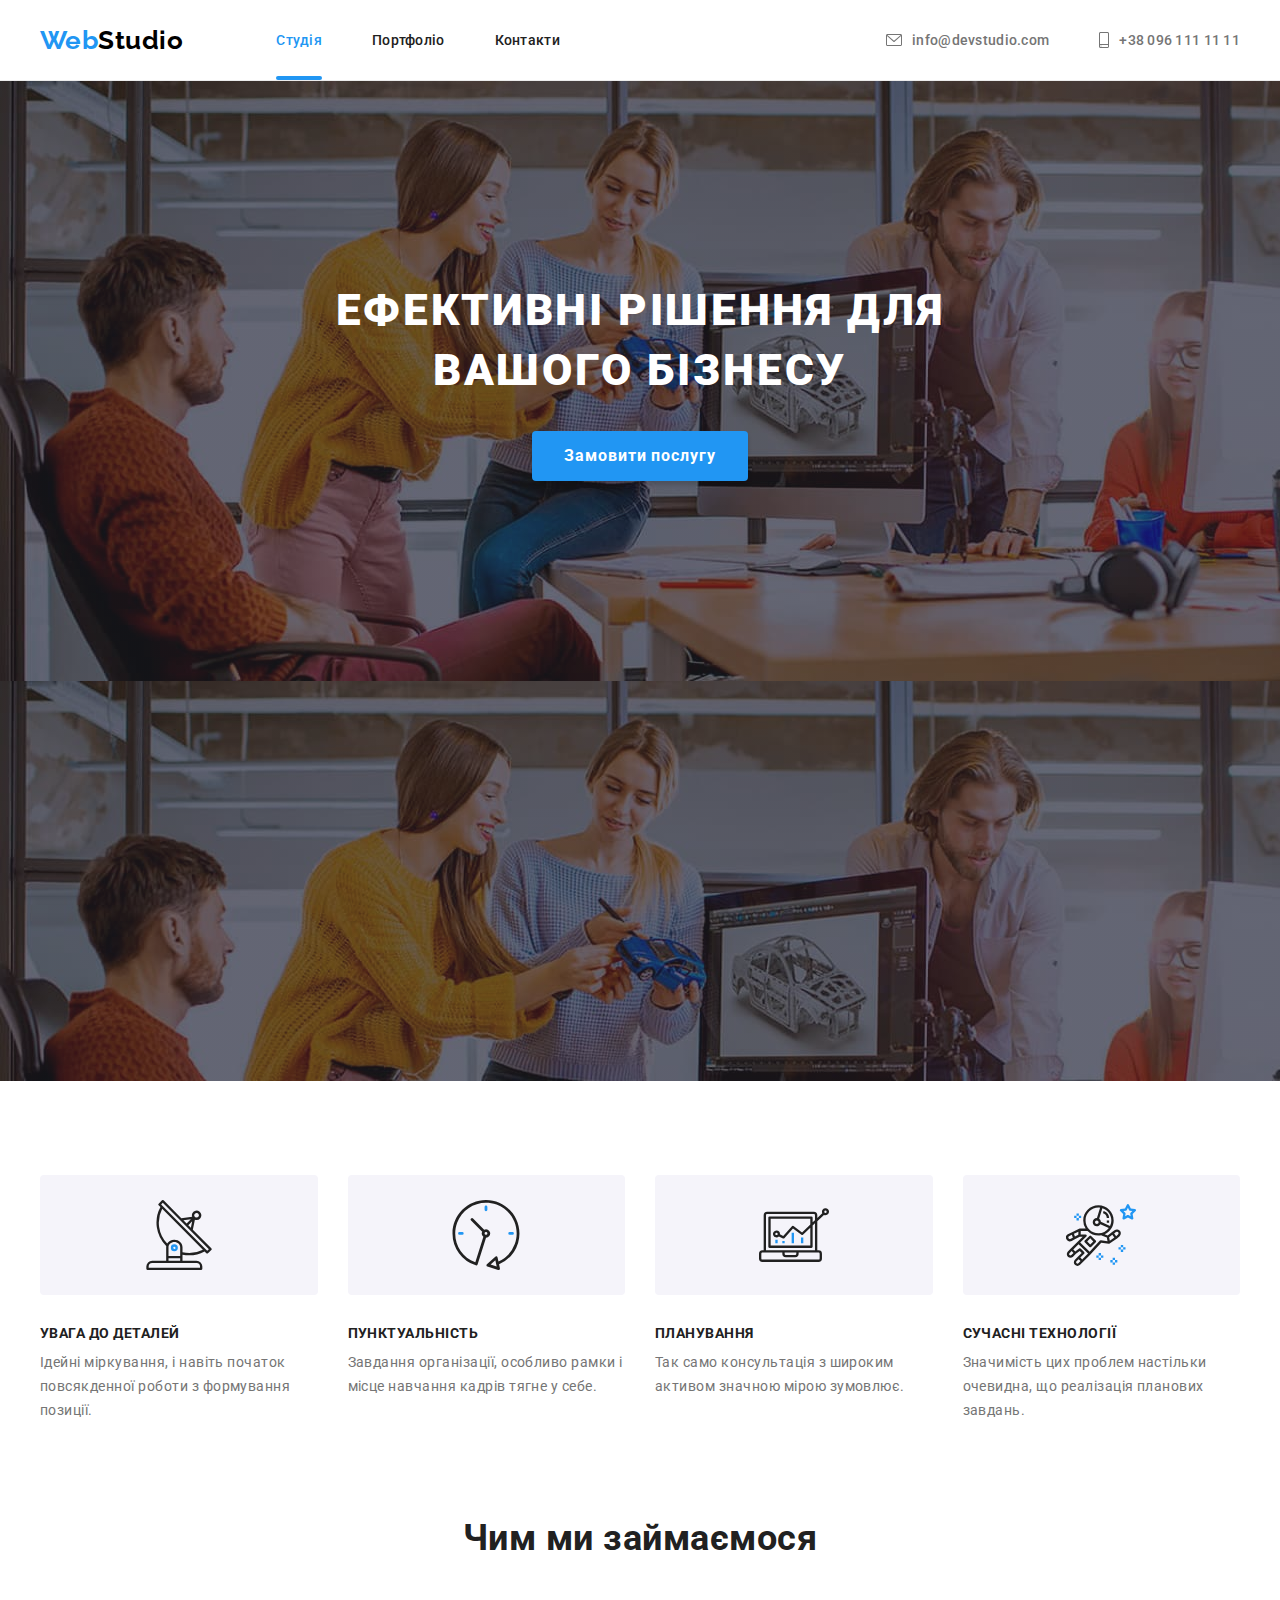
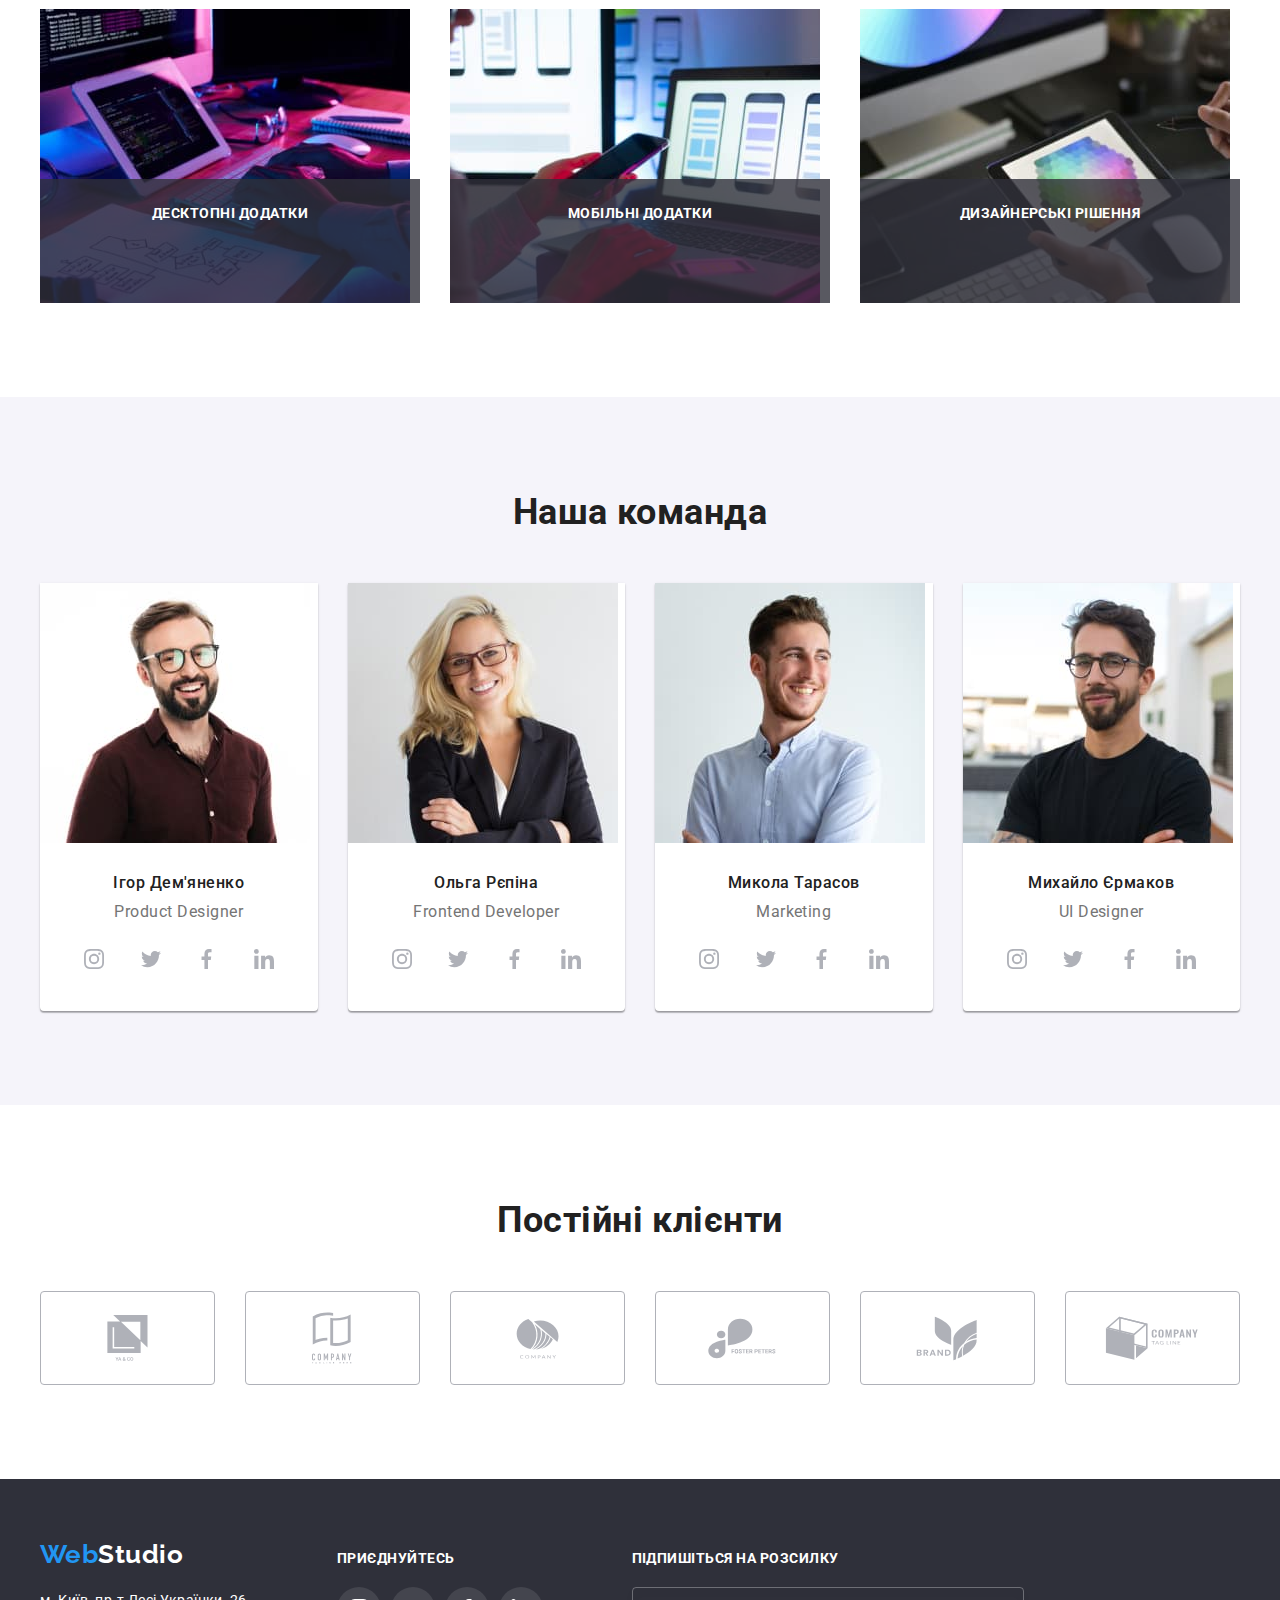
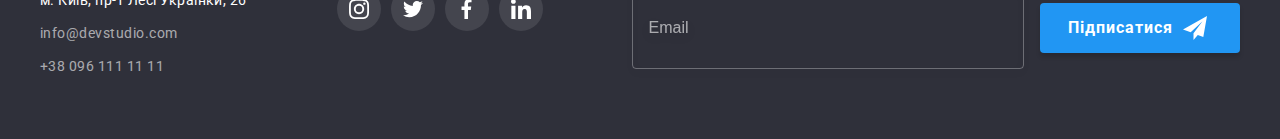
==== index.html @ 825cc547 "copied files from goit-markup-hw-06" ====
<!DOCTYPE html>

<html lang="uk">
  <head>
    <meta charset="UTF-8" />
    <meta http-equiv="X-UA-Compatible" content="IE=edge" />
    <meta name="viewport" content="width=device-width, initial-scale=1.0" />
    <link
      rel="stylesheet"
      href="https://cdnjs.cloudflare.com/ajax/libs/modern-normalize/1.1.0/modern-normalize.min.css"
      integrity="sha512-wpPYUAdjBVSE4KJnH1VR1HeZfpl1ub8YT/NKx4PuQ5NmX2tKuGu6U/JRp5y+Y8XG2tV+wKQpNHVUX03MfMFn9Q=="
      crossorigin="anonymous"
      referrerpolicy="no-referrer" />
    <link rel="stylesheet" href="./css/style.css" />
    <link rel="preconnect" href="https://fonts.googleapis.com" />
    <link rel="preconnect" href="https://fonts.gstatic.com" crossorigin />
    <link
      href="https://fonts.googleapis.com/css2?family=Raleway:wght@700&family=Roboto:wght@400;500;700;900&display=swap"
      rel="stylesheet" />
    <title>Студія веб розробки WebStudio</title>
  </head>

  <body class="page">
    <header class="header">
      <div class="container header-container">
        <nav class="header-nav">
          <a class="logo link header-logo" href="./index.html" lang="en"
            ><span class="logo--accent">Web</span
            ><span class="logo--dark">Studio</span></a
          >
          <ul class="list header-list">
            <li class="header-item">
              <a class="link header-link current" href="./index.html">Студія</a>
            </li>
            <li class="header-item">
              <a class="link header-link" href="./portfolio.html">Портфоліо</a>
            </li>
            <li class="header-item">
              <a class="link header-link" href="#">Контакти</a>
            </li>
          </ul>
        </nav>
        <ul class="list header-list">
          <li class="header-item">
            <a
              class="link header-link header-link-contacts"
              href="mailto:info@devstudio.com">
              <svg class="header-icon" width="16" height="12">
                <use href="./images/icons.svg#envelope"></use>
              </svg>
              info@devstudio.com
            </a>
          </li>
          <li class="header-item">
            <a
              class="link header-link header-link-contacts"
              href="tel:+380961111111">
              <svg class="header-icon" width="10" height="16">
                <use href="./images/icons.svg#smartphone"></use>
              </svg>
              +38 096 111 11 11
            </a>
          </li>
        </ul>
      </div>
    </header>
    <main>
      <!-- Hero block -->
      <section class="section section-hero">
        <div class="container hero">
          <h1 class="page-title">Ефективні рішення для вашого бізнесу</h1>
          <button class="btn main-btn hero-btn" type="button" data-modal-open>
            Замовити послугу
          </button>
        </div>
      </section>

      <!-- Features -->
      <section class="section">
        <div class="container features">
          <h2 class="visually-hidden">Наші переваги</h2>
          <ul class="list features-list card-set">
            <li class="features-item card-set-item">
              <div class="feature-icon">
                <svg width="70" height="70">
                  <use href="./images/icons.svg#antenna"></use>
                </svg>
              </div>
              <h3 class="feature-heading">Увага до деталей</h3>
              <p class="feature-text">
                Ідейні міркування, і навіть початок повсякденної роботи з
                формування позиції.
              </p>
            </li>
            <li class="features-item card-set-item">
              <div class="feature-icon">
                <svg width="70" height="70">
                  <use href="./images/icons.svg#clock"></use>
                </svg>
              </div>
              <h3 class="feature-heading">Пунктуальність</h3>
              <p class="feature-text">
                Завдання організації, особливо рамки і місце навчання кадрів
                тягне у себе.
              </p>
            </li>
            <li class="features-item card-set-item">
              <div class="feature-icon">
                <svg width="70" height="70">
                  <use href="./images/icons.svg#diagram"></use>
                </svg>
              </div>
              <h3 class="feature-heading">Планування</h3>
              <p class="feature-text">
                Так само консультація з широким активом значною мірою зумовлює.
              </p>
            </li>
            <li class="features-item card-set-item">
              <div class="feature-icon">
                <svg width="70" height="70">
                  <use href="./images/icons.svg#astronaut"></use>
                </svg>
              </div>
              <h3 class="feature-heading">Сучасні технології</h3>
              <p class="feature-text">
                Значимість цих проблем настільки очевидна, що реалізація
                планових завдань.
              </p>
            </li>
          </ul>
        </div>
      </section>

      <!-- Projects -->
      <section class="section section-projects">
        <div class="container projects">
          <h2 class="section-title">Чим ми займаємося</h2>
          <ul class="list projects-list card-set">
            <li class="projects-item card-set-item">
              <img
                src="./images/home/project-1.jpg"
                alt="Людина працює за комп'ютером"
                width="370"
                height="294" />
              <div class="projects-label">
                <h3 class="projects-heading">Десктопні додатки</h3>
              </div>
            </li>
            <li class="projects-item card-set-item">
              <img
                src="./images/home/project-2.jpg"
                alt="Людина тримає мобільний"
                class="projects-item"
                width="370"
                height="294" />
              <div class="projects-label">
                <h3 class="projects-heading">Мобільні додатки</h3>
              </div>
            </li>
            <li class="projects-item card-set-item">
              <img
                src="./images/home/project-3.jpg"
                alt="Людина тримає в руках планшет"
                width="370"
                height="294" />
              <div class="projects-label">
                <h3 class="projects-heading">Дизайнерські рішення</h3>
              </div>
            </li>
          </ul>
        </div>
      </section>

      <!-- Team -->
      <section class="section section-team">
        <div class="container team">
          <h2 class="section-title">Наша команда</h2>
          <ul class="list team-list card-set">
            <li class="card-set-item team-item">
              <img
                class="team-img"
                src="./images/home/igor-demjanko-opt.jpg"
                alt="Фото Ігоря Дем'яненко"
                width="270"
                height="260" />
              <div class="team-text">
                <h3 class="team-heading">Ігор Дем'яненко</h3>
                <p class="team-desc" lang="en">Product Designer</p>
                <ul class="list social-list">
                  <li class="social-item">
                    <a href="" class="link team-social-link social-link">
                      <svg class="team-social-icon" width="20" height="20">
                        <use href="./images/icons.svg#instagram"></use>
                      </svg>
                    </a>
                  </li>
                  <li class="social-item">
                    <a href="" class="link team-social-link social-link">
                      <svg class="team-social-icon" width="20" height="20">
                        <use href="./images/icons.svg#twitter"></use>
                      </svg>
                    </a>
                  </li>
                  <li class="social-item">
                    <a href="" class="link team-social-link social-link">
                      <svg class="team-social-icon" width="20" height="20">
                        <use href="./images/icons.svg#fb"></use>
                      </svg>
                    </a>
                  </li>
                  <li class="social-item">
                    <a href="" class="link team-social-link social-link">
                      <svg class="team-social-icon" width="20" height="20">
                        <use href="./images/icons.svg#linkedin"></use>
                      </svg>
                    </a>
                  </li>
                </ul>
              </div>
            </li>
            <li class="card-set-item team-item">
              <img
                class="team-img"
                src="./images/home/olga-repina-opt.jpg"
                alt="Фото Ольги Рєпіної"
                width="270"
                height="260" />
              <div class="team-text">
                <h3 class="team-heading">Ольга Рєпіна</h3>
                <p class="team-desc" lang="en">Frontend Developer</p>
                <ul class="list social-list">
                  <li class="social-item">
                    <a href="" class="link team-social-link social-link">
                      <svg class="team-social-icon" width="20" height="20">
                        <use href="./images/icons.svg#instagram"></use>
                      </svg>
                    </a>
                  </li>
                  <li class="social-item">
                    <a href="" class="link team-social-link social-link">
                      <svg class="team-social-icon" width="20" height="20">
                        <use href="./images/icons.svg#twitter"></use>
                      </svg>
                    </a>
                  </li>
                  <li class="social-item">
                    <a href="" class="link team-social-link social-link">
                      <svg class="team-social-icon" width="20" height="20">
                        <use href="./images/icons.svg#fb"></use>
                      </svg>
                    </a>
                  </li>
                  <li class="social-item">
                    <a href="" class="link team-social-link social-link">
                      <svg class="team-social-icon" width="20" height="20">
                        <use href="./images/icons.svg#linkedin"></use>
                      </svg>
                    </a>
                  </li>
                </ul>
              </div>
            </li>
            <li class="card-set-item team-item">
              <img
                class="team-img"
                src="./images/home/mykola-tarasov-opt.jpg"
                alt="Фото Микола Тарасов"
                width="270"
                height="260" />
              <div class="team-text">
                <h3 class="team-heading">Микола Тарасов</h3>
                <p class="team-desc" lang="en">Marketing</p>
                <ul class="list social-list">
                  <li class="social-item">
                    <a href="" class="link team-social-link social-link">
                      <svg class="team-social-icon" width="20" height="20">
                        <use href="./images/icons.svg#instagram"></use>
                      </svg>
                    </a>
                  </li>
                  <li class="social-item">
                    <a href="" class="link team-social-link social-link">
                      <svg class="team-social-icon" width="20" height="20">
                        <use href="./images/icons.svg#twitter"></use>
                      </svg>
                    </a>
                  </li>
                  <li class="social-item">
                    <a href="" class="link team-social-link social-link">
                      <svg class="team-social-icon" width="20" height="20">
                        <use href="./images/icons.svg#fb"></use>
                      </svg>
                    </a>
                  </li>
                  <li class="social-item">
                    <a href="" class="link team-social-link social-link">
                      <svg class="team-social-icon" width="20" height="20">
                        <use href="./images/icons.svg#linkedin"></use>
                      </svg>
                    </a>
                  </li>
                </ul>
              </div>
            </li>
            <li class="card-set-item team-item">
              <img
                class="team-img"
                src="./images/home/myhajlo-yermakov-opt.jpg"
                alt="Фото Михайло Єрмаков"
                width="270"
                height="260" />
              <div class="team-text">
                <h3 class="team-heading">Михайло Єрмаков</h3>
                <p class="team-desc" lang="en">UI Designer</p>
                <ul class="list social-list">
                  <li class="social-item">
                    <a href="" class="link team-social-link social-link">
                      <svg class="team-social-icon" width="20" height="20">
                        <use href="./images/icons.svg#instagram"></use>
                      </svg>
                    </a>
                  </li>
                  <li class="social-item">
                    <a href="" class="link team-social-link social-link">
                      <svg class="team-social-icon" width="20" height="20">
                        <use href="./images/icons.svg#twitter"></use>
                      </svg>
                    </a>
                  </li>
                  <li class="social-item">
                    <a href="" class="link team-social-link social-link">
                      <svg class="team-social-icon" width="20" height="20">
                        <use href="./images/icons.svg#fb"></use>
                      </svg>
                    </a>
                  </li>
                  <li class="social-item">
                    <a href="" class="link team-social-link social-link">
                      <svg class="team-social-icon" width="20" height="20">
                        <use href="./images/icons.svg#linkedin"></use>
                      </svg>
                    </a>
                  </li>
                </ul>
              </div>
            </li>
          </ul>
        </div>
      </section>

      <!-- ----------  Our clients section  ------------>
      <section class="section section-clients">
        <div class="container clients">
          <h2 class="section-title">Постійні клієнти</h2>
          <ul class="list clients-list card-set">
            <li class="clients-item card-set-item">
              <a href="#" class="link clients-link">
                <svg class="clients-icon" height="46" width="41">
                  <use href="./images/icons.svg#company-0"></use>
                </svg>
              </a>
            </li>
            <li class="clients-item card-set-item">
              <a href="#" class="link clients-link">
                <svg class="clients-icon" width="40" height="52">
                  <use href="./images/icons.svg#company-1"></use>
                </svg>
              </a>
            </li>
            <li class="clients-item card-set-item">
              <a href="#" class="link clients-link">
                <svg class="clients-icon" width="43" height="41">
                  <use href="./images/icons.svg#company-2"></use>
                </svg>
              </a>
            </li>
            <li class="clients-item card-set-item">
              <a href="#" class="link clients-link">
                <svg class="clients-icon" width="84" height="41">
                  <use href="./images/icons.svg#company-3"></use>
                </svg>
              </a>
            </li>
            <li class="clients-item card-set-item">
              <a href="#" class="link clients-link">
                <svg class="clients-icon" width="62" height="45">
                  <use href="./images/icons.svg#company-4"></use>
                </svg>
              </a>
            </li>
            <li class="clients-item card-set-item">
              <a href="#" class="link clients-link">
                <svg class="clients-icon" width="94" height="44">
                  <use href="./images/icons.svg#company-5"></use>
                </svg>
              </a>
            </li>
          </ul>
        </div>
      </section>
    </main>
    <footer class="footer">
      <div class="container footer-container">
        <div class="footer-column footer-contacts">
          <a class="link logo" href="./index.html" lang="en"
            ><span class="logo--accent">Web</span
            ><span class="logo--contrast">Studio</span></a
          >
          <address class="footer-address">
            <ul class="list footer-list">
              <li class="footer-item">
                <a
                  class="link footer-link map-link"
                  href="https://goo.gl/maps/CPtrU1FHBa2aNyZL9"
                  target="_blank"
                  rel="noopener noreferrer nofollow"
                  >м. Київ, пр-т Лесі Українки, 26</a
                >
              </li>
              <li class="footer-item">
                <a
                  class="link footer-link footer-link-contacts"
                  href="mailto:info@devstudio.com"
                  >info@devstudio.com</a
                >
              </li>
              <li class="footer-item">
                <a
                  class="link footer-link footer-link-contacts"
                  href="tel:+380961111111"
                  >+38 096 111 11 11</a
                >
              </li>
            </ul>
          </address>
        </div>
        <div class="footer-column footer-social">
          <h2 class="footer-heading">Приєднуйтесь</h2>
          <ul class="list social-list">
            <li class="social-item">
              <a href="#" class="link social-link footer-social-link">
                <svg class="footer-social-icon" width="20" height="20">
                  <use href="./images/icons.svg#instagram"></use>
                </svg>
              </a>
            </li>
            <li class="social-item">
              <a href="#" class="link social-link footer-social-link">
                <svg class="footer-social-icon" width="20" height="20">
                  <use href="./images/icons.svg#twitter"></use>
                </svg>
              </a>
            </li>
            <li class="social-item">
              <a href="#" class="link social-link footer-social-link">
                <svg class="footer-social-icon" width="20" height="20">
                  <use href="./images/icons.svg#fb"></use>
                </svg>
              </a>
            </li>
            <li class="social-item">
              <a href="#" class="link social-link footer-social-link">
                <svg class="footer-social-icon" width="20" height="20">
                  <use href="./images/icons.svg#linkedin"></use>
                </svg>
              </a>
            </li>
          </ul>
        </div>
        <div class="footer-column footer-form">
          <form
            class="footer-form"
            name="email-subscription"
            action="#"
            method="post">
            <label for="email" class="footer-heading footer-label"
              >Підпишіться на розсилку</label
            >
            <input
              class="footer-input"
              type="email"
              name="email"
              id="email"
              placeholder="Email" />
              <button class="btn main-btn footer-btn" type="submit">
              <span>Підписатися</span>
              <svg class="footer-btn-icon" width="24" height="24">
                <use href="./images/icons.svg#send"></use>
              </svg>
            </button>
          </form>
        </div>
      </div>
    </footer>

    <!-- ----------  Modal  ---------- -->
    <div class="backdrop is-hidden" data-modal>
      <div class="modal">
        <button class="btn modal-btn-cloze" type="button" data-modal-close>
          <svg class="modal-cloze-icon" width="11" height="11">
            <use href="./images/icons.svg#modal-cloze"></use>
          </svg>
        </button>
        <p class="modal-heading">Залиште свої дані, ми вам передзвонимо</p>
        <form
          class="modal-form"
          name="application-form"
          method="post">
          <label class="modal-form-label" for="person-name">Ім'я</label>
          <div class="modal-form-input-wrap">
            <input
              class="modal-form-input"
              type="text"
              name="person-name"
              id="person-name" />
            <svg class="modal-form-icon" width="18" height="18">
              <use href="./images/icons.svg#person"></use>
            </svg>
          </div>
          <label class="modal-form-label" for="phone">Телефон</label>
          <div class="modal-form-input-wrap">
            <input
              class="modal-form-input"
              type="tel"
              name="phone"
              id="phone" />
            <svg class="modal-form-icon" width="18" height="18">
              <use href="./images/icons.svg#phone"></use>
            </svg>
          </div>
          <label class="modal-form-label" for="mail">Пошта</label>
          <div class="modal-form-input-wrap">
            <input
              class="modal-form-input"
              type="email"
              name="mail"
              id="mail" />
            <svg class="modal-form-icon" width="18" height="18">
              <use href="./images/icons.svg#email"></use>
            </svg>
          </div>
          <label class="modal-form-label" for="comment">Коментар</label>
          <textarea
            class="modal-form-comment"
            name="comment"
            id="comment"
            placeholder="Введіть текст"></textarea>

          <label class="modal-form-checkbox-label" for="accept">
            <input
              class="modal-form-checkbox"
              type="checkbox"
              name="accept"
              id="accept" />
            <svg class="modal-form-checkbox-icon" width="18" height="17">
              <use href="./images/icons.svg#check"></use>
            </svg>
            <span>Погоджуюся з розсилкою та приймаю</span>
            <a href="#" class="modal-form-checkbox-link">Умови договору</a>
          </label>
          <button class="btn main-btn modal-btn-submit" type="submit">
            Відправити
          </button>
        </form>
      </div>
    </div>

    <script src="./js/modal.js"></script>
  </body>
</html>
---- css/style.css ----
/*=============================================
=            General rules            =
=============================================*/

/*----------  Global rules  ----------*/

:root {
  --color-white: #fff;
  --color-white-opacity-1: rgba(255, 255, 255, 0.1);
  --color-black: #000;
  --color-black-opacity-1: rgba(0, 0, 0, 0.1);
  --color-black-opacity-2: rgba(0, 0, 0, 0.2);

  --color-dark-overlay-1: rgba(47, 48, 58, 0.8);

  --color-brand-1: #2196f3;
  --color-brand-opacity: rgba(33, 150, 243, 0.9);
  --color-brand-2: var(--color-black);

  --color-font-1: #212121;
  --color-font-2: #757575;
  --color-font-3-c: var(--color-white);
  --color-font-4-t: rgba(255, 255, 255, 0.6);

  --color-site-1: #2f303a;
  --color-site-2: #f5f4fa;
  --color-site-3: #eee;
  --color-site-gray-1: #ececec;
  --color-site-gray-2: #afb1b8;
  --color-site-gray-3: rgba(33, 33, 33, 0.2);
  --color-site-gray-4: rgba(117, 117, 117, 0.5);
  /*fill icons*/

  --color-btn-active: #188ce8;

  --container-width: 1200px;
  --container-padding-h: 15px;

  /* card-set */
  --items: 1;
  --indent: 30px;
  --diametr-social-link: 44px;

  /* transition */
  --transition-duration: 250ms;
  --transition-timing-function: cubic-bezier(0.4, 0, 0.2, 1);
}

.page {
  font-family: 'Roboto', sans-serif;
  letter-spacing: 0.03em;

  color: var(--color-font-1);
  margin: 0;
}

/*----------  Resets  ----------*/

h1,
h2,
h3,
h4,
p {
  margin: 0;
}

img {
  display: block;
  max-width: 100%;
  height: auto;
}

.link {
  text-decoration: none;
  color: inherit;
}

.list {
  list-style-type: none;

  margin: 0;
  padding-left: 0;
}

/*----------  Hidden  ----------*/

.visually-hidden:not(:focus):not(:active) {
  position: absolute;

  width: 1px;
  height: 1px;
  margin: -1px;
  border: 0;
  padding: 0;

  white-space: nowrap;

  clip-path: inset(100%);
  clip: rect(0 0 0 0);
  overflow: hidden;
}

/*----------  Basic rules  ----------*/

.container {
  max-width: var(--container-width);
  width: 100%;
  padding-left: var(--container-padding-h);
  padding-right: var(--container-padding-h);
  margin: 0 auto;
}

.section {
  padding: 94px 0;
}

.section-title {
  font-weight: 700;
  font-size: 36px;
  line-height: 1.17;
  text-align: center;

  margin-bottom: 50px;
}

/*----------  Card set  ----------*/

.card-set {
  display: flex;
  flex-wrap: wrap;
  gap: var(--indent);
}

.card-set-item {
  flex-basis: calc((100% - var(--indent) * (var(--items) - 1)) / var(--items));
}

/*----------  Buttons  ----------*/

.btn {
  padding: 0;
  font-family: inherit;
  cursor: pointer;
}

.main-btn {
  min-width: 200px;

  padding-top: 10px;
  padding-bottom: 10px;

  font-weight: 700;
  font-size: 16px;
  line-height: 1.88;
  text-align: center;
  letter-spacing: 0.06em;
  color: var(--color-font-3-c);

  border: 0;
  border-radius: 4px;

  box-shadow: 0px 4px 4px rgba(0, 0, 0, 0.15);
  background-color: var(--color-brand-1);
}

/*----------  Social links  ----------*/
.social-list {
  display: flex;
  align-items: center;
  justify-content: space-between;
  gap: 10px;
}

.social-item {
  width: var(--diametr-social-link);
  height: var(--diametr-social-link);

  border-radius: 50%;
}

.social-link {
  display: flex;
  justify-content: center;
  align-items: center;

  width: 100%;
  height: 100%;

  border-radius: inherit;
}

/*----------  Logo  ----------*/

.logo {
  font-family: 'Raleway', sans-serif;
  font-weight: 700;
  font-size: 26px;
}

.logo--accent {
  color: var(--color-brand-1);
}

.logo--dark {
  color: var(--color-brand-2);
}

.logo--contrast {
  color: var(--color-font-3-c);
}

/*=====  End of General rules  ======*/

/*=============================================
=            Header            =
=============================================*/

.header {
  border-bottom: 1px solid var(--color-site-gray-1);
}

.header-container {
  display: flex;
  justify-content: space-between;
}

.header-nav {
  display: flex;
  align-items: center;
}

.header-logo {
  margin-right: 93px;
}

.header-list {
  display: flex;
  gap: 50px;
  align-items: center;
}

.header-link {
  font-weight: 500;
  font-size: 14px;
  letter-spacing: 0.02em;

  display: inline-block;
  padding: 32px 0;

  transition: color var(--transition-duration) var(--transition-timing-function);
}

.header-link.current {
  position: relative;

  color: var(--color-brand-1);
}

.header-link.current::after {
  content: '';

  display: block;
  position: absolute;
  bottom: 0;
  left: 0;

  height: 4px;
  width: 100%;

  border-radius: 2px;
  background-color: var(--color-brand-1);
}

.header-link:focus,
.header-link:hover,
.footer-link:focus,
.footer-link:hover {
  color: var(--color-brand-1);
  /* fill: var(--color-brand-1); */
}

.header-link-contacts {
  color: var(--color-font-2);
  display: flex;
  align-items: center;
  justify-content: space-between;
  gap: 10px;
}

.header-icon {
  fill: currentColor;
}
/*=====  End of Header  ======*/

/*=============================================
=            Footer            =
=============================================*/

.footer {
  background-color: var(--color-site-1);

  padding-top: 60px;
  padding-bottom: 60px;
}

.footer-container {
  display: flex;
  align-items: baseline;
}

.footer-heading {
  font-weight: 700;
  font-size: 14px;
  line-height: 1.14;
  text-transform: uppercase;

  color: var(--color-white);

  margin-bottom: 20px;
}

/*----------  Footer contacts  ----------*/

.footer-contacts {
  margin-right: 90px;
}

.footer-address {
  font-style: normal;

  margin-top: 20px;
}

.footer-list {
  display: flex;
  flex-direction: column;
  align-items: flex-start;
  justify-content: space-between;
  gap: 9px;
}

.footer-link {
  font-size: 14px;
  line-height: 1.71;

  transition: color var(--transition-duration) var(--transition-timing-function);
}

.map-link {
  color: var(--color-font-3-c);
}

.footer-link-contacts {
  color: var(--color-font-4-t);
}

/*----------  Footer social  ----------*/

.footer-social-link {
  background-color: var(--color-white-opacity-1);
  color: var(--color-white);

  transition: background-color var(--transition-duration)
    var(--transition-timing-function);
}

.footer-social-icon {
  fill: currentColor;
}

.footer-social-link:hover,
.footer-social-link:focus {
  background-color: var(--color-brand-1);
}

/*----------  Footer form  ----------*/
.footer-form {
  margin-left: auto;
}

.footer-input {
  display: inline-block;
  width: 358px;
  height: 50px;

  margin-right: 12px;
  padding: 15px 16px;

  background-color: transparent;

  border: 1px solid rgba(255, 255, 255, 0.3);
  filter: drop-shadow(0px 4px 4px rgba(0, 0, 0, 0.15));
  border-radius: 4px;

  font-size: 16px;
  line-height: 1.25;
  color: var(--color-font-4-t);
}

.footer-label {
  display: block;
}

.footer-input::placeholder {
  font-size: 16px;
  line-height: 1.25;
  color: var(--color-font-4-t);
}

.footer-btn {
  display: inline-flex;
  align-items: center;
  gap: 10px;

  padding-left: 28px;
  padding-right: 28px;
}

.footer-btn-icon {
  fill: currentColor;
}
/*=====  End of Footer  ======*/

/*=============================================
=            Modal            =
=============================================*/

.backdrop {
  position: fixed;
  left: 0;
  top: 0;
  bottom: 0;
  right: 0;

  background-color: var(--color-black-opacity-2);

  transition: visibility var(--transition-duration)
      var(--transition-timing-function),
    opacity var(--transition-duration) var(--transition-timing-function);
}

.backdrop.is-hidden {
  visibility: hidden;
  opacity: 0;
  pointer-events: none;
}

.modal {
  position: absolute;
  top: 50%;
  left: 50%;

  width: 528px;
  min-height: 581px;

  padding: 40px;

  background-color: var(--color-white);

  box-shadow: 0px 1px 3px rgba(0, 0, 0, 0.12), 0px 1px 1px rgba(0, 0, 0, 0.14),
    0px 2px 1px rgba(0, 0, 0, 0.2);
  border-radius: 4px;

  opacity: 1;

  transform: translate(-50%, -50%) scale(1);

  transition: transform var(--transition-duration)
      var(--transition-timing-function),
    opacity var(--transition-duration) var(--transition-timing-function);
}

.backdrop.is-hidden .modal {
  opacity: 0;
  transform: translate(-50%, -50%) scale(0.3);

  transition: transform var(--transition-duration)
      var(--transition-timing-function),
    opacity var(--transition-duration) var(--transition-timing-function);
}

.modal-btn-cloze {
  display: flex;
  justify-content: center;
  align-items: center;

  position: absolute;
  top: 8px;
  right: 8px;

  width: 30px;
  height: 30px;
  border-radius: 50%;
  border: 1px solid var(--color-black-opacity-1);

  background-color: inherit;
  color: var(--color-black);

  transition: color var(--transition-duration) var(--transition-timing-function);
}
.modal-cloze-icon {
  fill: currentColor;
}

.modal-btn-cloze:hover, .modal-btn-cloze:focus {
  color: var(--color-brand-1);
}

.modal-heading {
  margin-bottom: 12px;

  font-weight: 700;
  font-size: 20px;
  line-height: 1.15;
  text-align: center;
}

/*----------  Modal Form  ----------*/
.modal-form-label {
  display: block;

  margin-bottom: 4px;

  font-size: 12px;
  line-height: 1.17;
  letter-spacing: 0.01em;
  color: var(--color-font-2);
}

.modal-form-input-wrap {
  position: relative;

  margin-bottom: 10px;
}

.modal-form-input {
  width: 100%;
  height: 40px;

  padding: 11px 12px 11px 42px;

  border: 1px solid var(--color-site-gray-3);
  border-radius: 4px;
  outline: transparent;

  transition: border-color var(--transition-duration) var(--transition-timing-function);
}

.modal-form-input:focus {
  border-color: var(--color-brand-1);
}

.modal-form-icon {
  position: absolute;
  left: 12px;
  top: 50%;
  transform: translateY(-50%);

  fill: currentColor;

  transition: fill var(--transition-duration) var(--transition-timing-function);

  pointer-events: none;
}

.modal-form-input:focus + .modal-form-icon {
  fill: var(--color-brand-1);
}


.modal-form-comment {
  width: 100%;
  height: 120px;

  padding: 12px 16px;
  margin-bottom: 20px;

  border: 1px solid var(--color-site-gray-3);
  border-radius: 4px;
  outline: none;

  resize: none;
}

.modal-form-comment:focus {
  border-color: var(--color-brand-1);
}

.modal-form-comment::placeholder {
  margin-bottom: 20px;

  font-size: 12px;
  line-height: 14px;
  letter-spacing: 0.01em;
  color: var(--color-site-gray-4);
}

.modal-form-checkbox-label {
  display: flex;
  align-items: center;
  justify-content: center;

  margin-bottom: 30px;

  font-size: 14px;
  line-height: 1.71;
  color: var(--color-font-2);
}

.modal-form-checkbox {
  appearance: none;
  --webkit-appearance: none;
}

.modal-form-checkbox:checked + .modal-form-checkbox-icon {
  border-color: var(--color-brand-1);
  background-color: var(--color-brand-1);
  border-width: 1px;
}

.modal-form-checkbox:focus-visible + .modal-form-checkbox-icon, .modal-form-checkbox:checked:focus-visible + .modal-form-checkbox-icon {
  box-shadow: 0 0 6px var(--color-brand-opacity);
}

.modal-form-checkbox-icon {
  margin-right: 8px;
  fill: var(--color-white);
  border: 2px solid var(--color-font-1);
  border-radius: 2px;

  outline: none;

  transition: border-color var(--transition-duration) var(--transition-timing-function),
  background-color var(--transition-duration)
    var(--transition-timing-function),
  box-shadow var(--transition-duration) var(--transition-timing-function),border-width var(--transition-duration) var(--transition-timing-function);
}

.modal-form-checkbox-icon + span {
  margin-right: 0.3em;
}

.modal-form-checkbox-link {
  color: var(--color-brand-1);
}

.modal-btn-submit {
  display: block;
  margin: auto;
}

/*=====  End of Modal  ======*/

/*=============================================
=            Main index.html            =
=============================================*/

/*----------  Hero section  ----------*/

.section-hero {
  max-width: 1600px;
  min-height: 600px;

  margin: auto;
  padding: 200px 0;

  background-image: linear-gradient(
      rgba(47, 48, 58, 0.4),
      rgba(47, 48, 58, 0.4)
    ),
    url(../images/home/hero-bg.jpg);
  background-color: var(--color-site-1);
}

.hero {
  display: flex;
  flex-direction: column;
  justify-content: space-between;
  align-items: center;
  gap: 30px;
}

.page-title {
  max-width: 696px;
  font-weight: 900;
  font-size: 44px;
  line-height: 1.36;
  letter-spacing: 0.06em;
  text-transform: uppercase;
  text-align: center;

  color: var(--color-font-3-c);
}

.hero-btn {
  padding-left: 32px;
  padding-right: 32px;
}

.hero-btn:active {
  background-color: var(--color-btn-active);
}

/*----------  Features section  ----------*/

.features-item {
  --items: 4;
}

.feature-icon {
  display: flex;
  justify-content: center;
  align-items: center;

  height: 120px;
  margin-bottom: 30px;

  border-radius: 4px;

  background-color: var(--color-site-2);
}

.feature-heading {
  font-weight: 700;
  font-size: 14px;
  text-transform: uppercase;

  margin-bottom: 10px;
}

.feature-text {
  font-size: 14px;
  line-height: 1.71;

  color: var(--color-font-2);
}

/*----------  Projects session  ----------*/

.section-projects {
  padding-top: 0;
}

.projects-item {
  --items: 3;

  position: relative;
}

.projects-label {
  position: absolute;
  left: 0;
  bottom: 0;

  height: 70px;
  width: 100%;

  padding: 27px 0;

  background-color: var(--color-dark-overlay-1);
}

.projects-heading {
  font-weight: 700;
  font-size: 14px;
  line-height: 1.14;
  text-align: center;
  text-transform: uppercase;

  color: var(--color-font-3-c);
}
/*----------  Team section  ----------*/

.section-team {
  background-color: var(--color-site-2);
}

.team-item {
  --items: 4;

  background-color: var(--color-white);
  box-shadow: 0px 1px 3px rgba(0, 0, 0, 0.12), 0px 1px 1px rgba(0, 0, 0, 0.14),
    0px 2px 1px rgba(0, 0, 0, 0.2);

  border-radius: 0 0 4px 4px;
}

.team-text {
  padding: 30px 32px;

  /* border-radius: 0 0 4px 4px; */
}

.team-heading {
  font-weight: 500;
  font-size: 16px;
  text-align: center;

  margin-bottom: 10px;
}

.team-desc {
  font-size: 16px;
  text-align: center;

  margin-bottom: 16px;
  color: var(--color-font-2);
}

.team-social-link {
  color: var(--color-site-gray-2);

  transition: color var(--transition-duration) var(--transition-timing-function),
    background-color var(--transition-duration)
      var(--transition-timing-function);
}

.team-social-icon {
  fill: currentColor;
}

.team-social-link:hover,
.team-social-link:focus {
  background-color: var(--color-brand-1);
  color: var(--color-white);
}

/* .team-social-link:hover .team-social-icon { */

/*----------  Clients section  ----------*/

.clients-item {
  --items: 6;
}

.clients-link {
  display: flex;
  justify-content: center;
  align-items: center;
  height: 92px;

  border: 1px solid var(--color-site-gray-2);
  border-radius: 4px;

  color: var(--color-site-gray-2);

  transition: color var(--transition-duration) var(--transition-timing-function),
    border-color var(--transition-duration) var(--transition-timing-function);
}

.clients-icon {
  fill: currentColor;
}

.clients-link:hover,
.clients-link:focus {
  border-color: var(--color-brand-1);

  color: var(--color-brand-1);
}

/*=====  End of Main  ======*/

/*=============================================
=            Main portfolio.html            =
=============================================*/

.portfolio-filters {
  display: flex;
  justify-content: center;
  gap: 8px;

  margin-bottom: 50px;
}

.portfolio-list {
  --items: 3;
}

.portfolio-link {
  display: block;

  transition: box-shadow var(--transition-duration)
    var(--transition-timing-function);
}

.portfolio-link:hover,
.portfolio-link:focus {
  box-shadow: 0px 1px 1px rgba(0, 0, 0, 0.12), 0px 4px 4px rgba(0, 0, 0, 0.06),
    1px 4px 6px rgba(0, 0, 0, 0.16);
}

.portfolio-link:is(:hover, :focus) .portfolio-overlay-card {
  transform: translateY(-100%);
}

.btn-filter {
  font-weight: 500;
  font-size: 16px;
  line-height: 1.62;
  text-align: center;

  padding: 6px 25px;

  border: none;
  border-radius: 4px;

  background-color: var(--color-site-2);

  transition: color var(--transition-duration) var(--transition-timing-function),
    background-color var(--transition-duration)
      var(--transition-timing-function),
    box-shadow var(--transition-duration) var(--transition-timing-function);
}

.btn-filter.active,
.btn-filter:focus,
.btn-filter:hover {
  background-color: var(--color-brand-1);
  color: var(--color-font-3-c);

  box-shadow: 0px 3px 1px rgba(0, 0, 0, 0.1), 0px 1px 2px rgba(0, 0, 0, 0.08),
    0px 2px 2px rgba(0, 0, 0, 0.12);
}

.portfolio-text {
  padding: 20px 24px;

  border: 1px solid var(--color-site-3);
  border-top: none;
}

.portfolio-heading {
  font-weight: 700;
  font-size: 18px;
  line-height: 2;
  letter-spacing: 0.06em;

  margin-bottom: 4px;
}

.portfolio-desc {
  font-size: 16px;
  line-height: 1.88;

  color: var(--color-font-2);
}

/*----------  Overlay  ----------*/
.portfolio-overlay-wrap {
  position: relative;
  overflow: hidden;
}

.portfolio-overlay-card {
  display: flex;
  justify-content: center;
  align-items: center;

  position: absolute;
  left: 0;
  top: 100%;

  width: 100%;
  height: 100%;

  padding: 0 24px;

  background-color: var(--color-brand-opacity);

  transition: transform var(--transition-duration)
    var(--transition-timing-function);
}

.portfolio-overlay-text {
  font-size: 18px;
  line-height: 1.56;

  color: var(--color-font-3-c);
}
/*=====  End of Main portfolio.html  ======*/
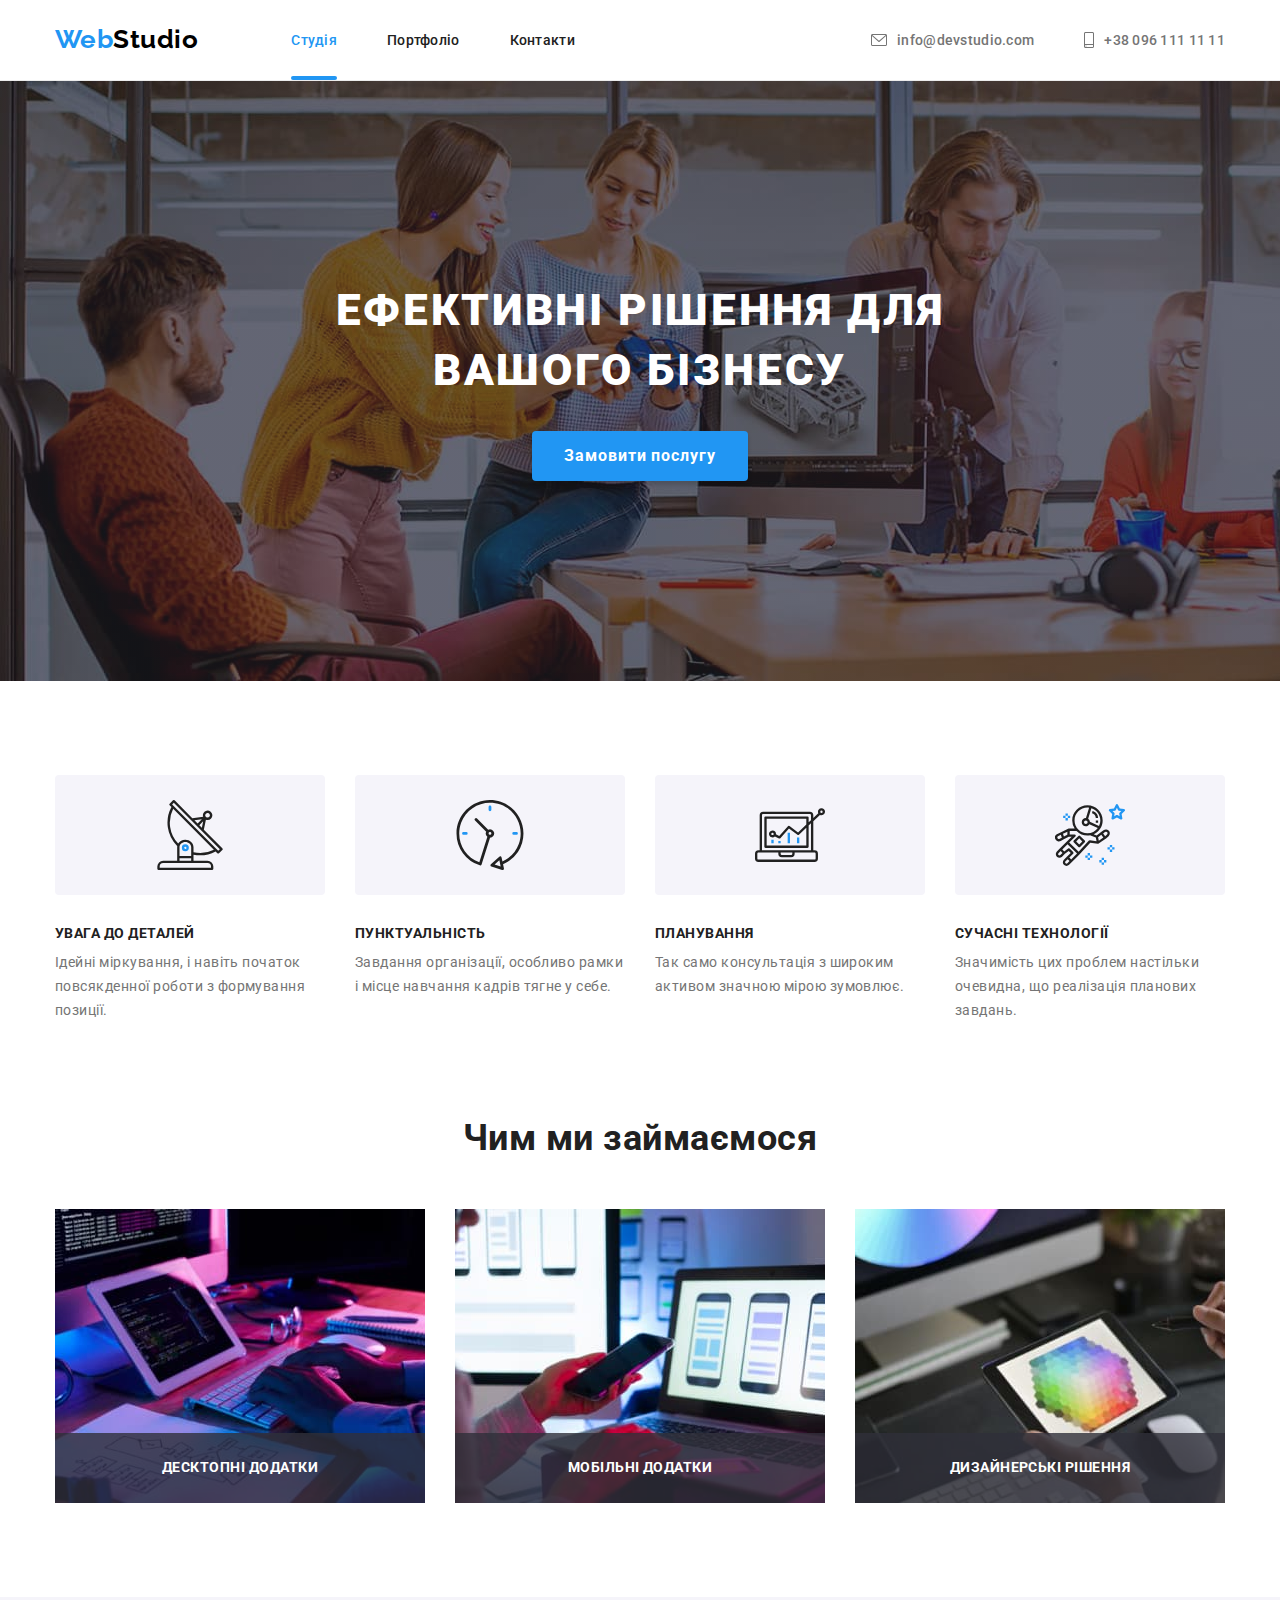
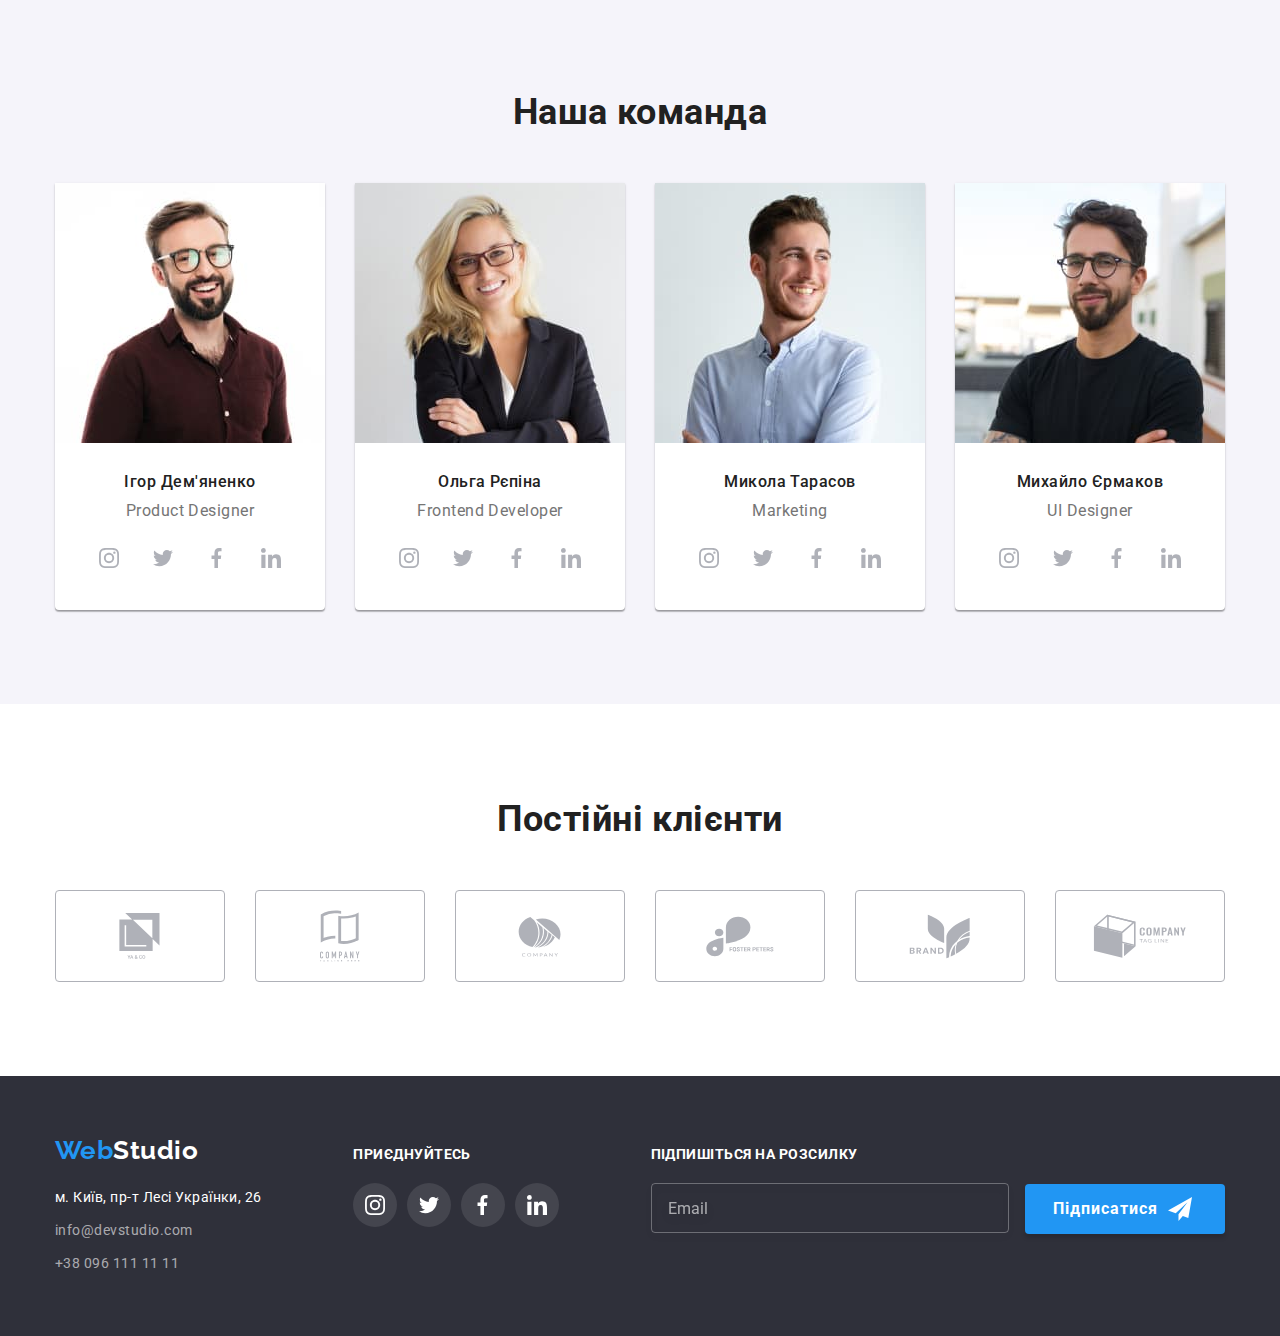
==== commit ffbe1a1c: "refactored with scss and bem" ====
--- a/index.html
+++ b/index.html
@@ -5,13 +5,7 @@
     <meta charset="UTF-8" />
     <meta http-equiv="X-UA-Compatible" content="IE=edge" />
     <meta name="viewport" content="width=device-width, initial-scale=1.0" />
-    <link
-      rel="stylesheet"
-      href="https://cdnjs.cloudflare.com/ajax/libs/modern-normalize/1.1.0/modern-normalize.min.css"
-      integrity="sha512-wpPYUAdjBVSE4KJnH1VR1HeZfpl1ub8YT/NKx4PuQ5NmX2tKuGu6U/JRp5y+Y8XG2tV+wKQpNHVUX03MfMFn9Q=="
-      crossorigin="anonymous"
-      referrerpolicy="no-referrer" />
-    <link rel="stylesheet" href="./css/style.css" />
+    <link rel="stylesheet" href="./css/main.min.css" />
     <link rel="preconnect" href="https://fonts.googleapis.com" />
     <link rel="preconnect" href="https://fonts.gstatic.com" crossorigin />
     <link
@@ -22,411 +16,423 @@
 
   <body class="page">
     <header class="header">
-      <div class="container header-container">
-        <nav class="header-nav">
-          <a class="logo link header-logo" href="./index.html" lang="en"
-            ><span class="logo--accent">Web</span
-            ><span class="logo--dark">Studio</span></a
+      <div class="container header__container">
+        <nav class="main-navigation">
+          <a class="logo main-navigation__logo" href="./index.html" lang="en"
+            ><span class="logo__first-word">Web</span
+            ><span class="logo__second-word">Studio</span></a
           >
-          <ul class="list header-list">
-            <li class="header-item">
-              <a class="link header-link current" href="./index.html">Студія</a>
-            </li>
-            <li class="header-item">
-              <a class="link header-link" href="./portfolio.html">Портфоліо</a>
-            </li>
-            <li class="header-item">
-              <a class="link header-link" href="#">Контакти</a>
+          <ul class="main-navigation__list">
+            <li class="main-navigation__item">
+              <a
+                class="main-navigation__link main-navigation__link--current"
+                href="./index.html"
+                >Студія</a
+              >
+            </li>
+            <li class="main-navigation__item">
+              <a class="main-navigation__link" href="./portfolio.html"
+                >Портфоліо</a
+              >
+            </li>
+            <li class="main-navigation__item">
+              <a class="main-navigation__link" href="#">Контакти</a>
             </li>
           </ul>
         </nav>
-        <ul class="list header-list">
-          <li class="header-item">
-            <a
-              class="link header-link header-link-contacts"
-              href="mailto:info@devstudio.com">
-              <svg class="header-icon" width="16" height="12">
-                <use href="./images/icons.svg#envelope"></use>
-              </svg>
-              info@devstudio.com
-            </a>
-          </li>
-          <li class="header-item">
-            <a
-              class="link header-link header-link-contacts"
-              href="tel:+380961111111">
-              <svg class="header-icon" width="10" height="16">
-                <use href="./images/icons.svg#smartphone"></use>
-              </svg>
-              +38 096 111 11 11
-            </a>
-          </li>
-        </ul>
+        <div class="contacts-navigation">
+          <ul class="contacts-navigation__list">
+            <li class="contacts-navigation__item">
+              <a
+                class="contacts-navigation__link"
+                href="mailto:info@devstudio.com">
+                <svg class="contacts-navigation__icon" width="16" height="12">
+                  <use href="./images/icons.svg#envelope"></use>
+                </svg>
+                info@devstudio.com
+              </a>
+            </li>
+            <li class="contacts-navigation__item">
+              <a class="contacts-navigation__link" href="tel:+380961111111">
+                <svg class="contacts-navigation__icon" width="10" height="16">
+                  <use href="./images/icons.svg#smartphone"></use>
+                </svg>
+                +38 096 111 11 11
+              </a>
+            </li>
+          </ul>
+        </div>
       </div>
     </header>
     <main>
       <!-- Hero block -->
-      <section class="section section-hero">
-        <div class="container hero">
-          <h1 class="page-title">Ефективні рішення для вашого бізнесу</h1>
-          <button class="btn main-btn hero-btn" type="button" data-modal-open>
-            Замовити послугу
-          </button>
+      <section class="section section--padding-off">
+        <div class="hero section__hero">
+          <div class="container hero__container">
+            <h1 class="hero__title">Ефективні рішення для вашого бізнесу</h1>
+            <button class="main-button hero__button" type="button" data-modal-open>
+              <span class="main-button__text">Замовити послугу</span>
+            </button>
+          </div>
         </div>
       </section>
 
       <!-- Features -->
       <section class="section">
-        <div class="container features">
-          <h2 class="visually-hidden">Наші переваги</h2>
-          <ul class="list features-list card-set">
-            <li class="features-item card-set-item">
-              <div class="feature-icon">
-                <svg width="70" height="70">
-                  <use href="./images/icons.svg#antenna"></use>
-                </svg>
-              </div>
-              <h3 class="feature-heading">Увага до деталей</h3>
-              <p class="feature-text">
-                Ідейні міркування, і навіть початок повсякденної роботи з
-                формування позиції.
-              </p>
-            </li>
-            <li class="features-item card-set-item">
-              <div class="feature-icon">
-                <svg width="70" height="70">
-                  <use href="./images/icons.svg#clock"></use>
-                </svg>
-              </div>
-              <h3 class="feature-heading">Пунктуальність</h3>
-              <p class="feature-text">
-                Завдання організації, особливо рамки і місце навчання кадрів
-                тягне у себе.
-              </p>
-            </li>
-            <li class="features-item card-set-item">
-              <div class="feature-icon">
-                <svg width="70" height="70">
-                  <use href="./images/icons.svg#diagram"></use>
-                </svg>
-              </div>
-              <h3 class="feature-heading">Планування</h3>
-              <p class="feature-text">
-                Так само консультація з широким активом значною мірою зумовлює.
-              </p>
-            </li>
-            <li class="features-item card-set-item">
-              <div class="feature-icon">
-                <svg width="70" height="70">
-                  <use href="./images/icons.svg#astronaut"></use>
-                </svg>
-              </div>
-              <h3 class="feature-heading">Сучасні технології</h3>
-              <p class="feature-text">
-                Значимість цих проблем настільки очевидна, що реалізація
-                планових завдань.
-              </p>
-            </li>
-          </ul>
+        <div class="features">
+          <div class="container">
+            <h2 class="visually-hidden">Наші переваги</h2>
+            <ul class="features__list card-set">
+              <li class="features__item card-set__item">
+                <div class="features__icon">
+                  <svg width="70" height="70">
+                    <use href="./images/icons.svg#antenna"></use>
+                  </svg>
+                </div>
+                <h3 class="features__heading">Увага до деталей</h3>
+                <p class="features__text">
+                  Ідейні міркування, і навіть початок повсякденної роботи з
+                  формування позиції.
+                </p>
+              </li>
+              <li class="features__item card-set__item">
+                <div class="features__icon">
+                  <svg width="70" height="70">
+                    <use href="./images/icons.svg#clock"></use>
+                  </svg>
+                </div>
+                <h3 class="features__heading">Пунктуальність</h3>
+                <p class="features__text">
+                  Завдання організації, особливо рамки і місце навчання кадрів
+                  тягне у себе.
+                </p>
+              </li>
+              <li class="features__item card-set__item">
+                <div class="features__icon">
+                  <svg width="70" height="70">
+                    <use href="./images/icons.svg#diagram"></use>
+                  </svg>
+                </div>
+                <h3 class="features__heading">Планування</h3>
+                <p class="features__text">
+                  Так само консультація з широким активом значною мірою зумовлює.
+                </p>
+              </li>
+              <li class="features__item card-set__item">
+                <div class="features__icon">
+                  <svg width="70" height="70">
+                    <use href="./images/icons.svg#astronaut"></use>
+                  </svg>
+                </div>
+                <h3 class="features__heading">Сучасні технології</h3>
+                <p class="features__text">
+                  Значимість цих проблем настільки очевидна, що реалізація
+                  планових завдань.
+                </p>
+              </li>
+            </ul>
+          </div>
         </div>
       </section>
 
       <!-- Projects -->
-      <section class="section section-projects">
-        <div class="container projects">
-          <h2 class="section-title">Чим ми займаємося</h2>
-          <ul class="list projects-list card-set">
-            <li class="projects-item card-set-item">
-              <img
-                src="./images/home/project-1.jpg"
-                alt="Людина працює за комп'ютером"
-                width="370"
-                height="294" />
-              <div class="projects-label">
-                <h3 class="projects-heading">Десктопні додатки</h3>
-              </div>
-            </li>
-            <li class="projects-item card-set-item">
-              <img
-                src="./images/home/project-2.jpg"
-                alt="Людина тримає мобільний"
-                class="projects-item"
-                width="370"
-                height="294" />
-              <div class="projects-label">
-                <h3 class="projects-heading">Мобільні додатки</h3>
-              </div>
-            </li>
-            <li class="projects-item card-set-item">
-              <img
-                src="./images/home/project-3.jpg"
-                alt="Людина тримає в руках планшет"
-                width="370"
-                height="294" />
-              <div class="projects-label">
-                <h3 class="projects-heading">Дизайнерські рішення</h3>
-              </div>
-            </li>
-          </ul>
+      <section class="section section--padding-top-off">
+        <div class="projects">
+          <div class="container">
+            <h2 class="section__title">Чим ми займаємося</h2>
+            <ul class="projects__list card-set">
+              <li class="projects__item card-set__item">
+                <img
+                  src="./images/home/project-1.jpg"
+                  alt="Людина працює за комп'ютером"
+                  width="370"
+                  height="294" />
+                <div class="projects__label">
+                  <h3 class="projects__heading">Десктопні додатки</h3>
+                </div>
+              </li>
+              <li class="projects__item card-set__item">
+                <img
+                  src="./images/home/project-2.jpg"
+                  alt="Людина тримає мобільний"
+                  width="370"
+                  height="294" />
+                <div class="projects__label">
+                  <h3 class="projects__heading">Мобільні додатки</h3>
+                </div>
+              </li>
+              <li class="projects__item card-set__item">
+                <img
+                  src="./images/home/project-3.jpg"
+                  alt="Людина тримає в руках планшет"
+                  width="370"
+                  height="294" />
+                <div class="projects__label">
+                  <h3 class="projects__heading">Дизайнерські рішення</h3>
+                </div>
+              </li>
+            </ul>
+          </div>
         </div>
       </section>
 
       <!-- Team -->
-      <section class="section section-team">
-        <div class="container team">
-          <h2 class="section-title">Наша команда</h2>
-          <ul class="list team-list card-set">
-            <li class="card-set-item team-item">
-              <img
-                class="team-img"
-                src="./images/home/igor-demjanko-opt.jpg"
-                alt="Фото Ігоря Дем'яненко"
-                width="270"
-                height="260" />
-              <div class="team-text">
-                <h3 class="team-heading">Ігор Дем'яненко</h3>
-                <p class="team-desc" lang="en">Product Designer</p>
-                <ul class="list social-list">
-                  <li class="social-item">
-                    <a href="" class="link team-social-link social-link">
-                      <svg class="team-social-icon" width="20" height="20">
-                        <use href="./images/icons.svg#instagram"></use>
-                      </svg>
-                    </a>
-                  </li>
-                  <li class="social-item">
-                    <a href="" class="link team-social-link social-link">
-                      <svg class="team-social-icon" width="20" height="20">
-                        <use href="./images/icons.svg#twitter"></use>
-                      </svg>
-                    </a>
-                  </li>
-                  <li class="social-item">
-                    <a href="" class="link team-social-link social-link">
-                      <svg class="team-social-icon" width="20" height="20">
-                        <use href="./images/icons.svg#fb"></use>
-                      </svg>
-                    </a>
-                  </li>
-                  <li class="social-item">
-                    <a href="" class="link team-social-link social-link">
-                      <svg class="team-social-icon" width="20" height="20">
-                        <use href="./images/icons.svg#linkedin"></use>
-                      </svg>
-                    </a>
-                  </li>
-                </ul>
-              </div>
-            </li>
-            <li class="card-set-item team-item">
-              <img
-                class="team-img"
-                src="./images/home/olga-repina-opt.jpg"
-                alt="Фото Ольги Рєпіної"
-                width="270"
-                height="260" />
-              <div class="team-text">
-                <h3 class="team-heading">Ольга Рєпіна</h3>
-                <p class="team-desc" lang="en">Frontend Developer</p>
-                <ul class="list social-list">
-                  <li class="social-item">
-                    <a href="" class="link team-social-link social-link">
-                      <svg class="team-social-icon" width="20" height="20">
-                        <use href="./images/icons.svg#instagram"></use>
-                      </svg>
-                    </a>
-                  </li>
-                  <li class="social-item">
-                    <a href="" class="link team-social-link social-link">
-                      <svg class="team-social-icon" width="20" height="20">
-                        <use href="./images/icons.svg#twitter"></use>
-                      </svg>
-                    </a>
-                  </li>
-                  <li class="social-item">
-                    <a href="" class="link team-social-link social-link">
-                      <svg class="team-social-icon" width="20" height="20">
-                        <use href="./images/icons.svg#fb"></use>
-                      </svg>
-                    </a>
-                  </li>
-                  <li class="social-item">
-                    <a href="" class="link team-social-link social-link">
-                      <svg class="team-social-icon" width="20" height="20">
-                        <use href="./images/icons.svg#linkedin"></use>
-                      </svg>
-                    </a>
-                  </li>
-                </ul>
-              </div>
-            </li>
-            <li class="card-set-item team-item">
-              <img
-                class="team-img"
-                src="./images/home/mykola-tarasov-opt.jpg"
-                alt="Фото Микола Тарасов"
-                width="270"
-                height="260" />
-              <div class="team-text">
-                <h3 class="team-heading">Микола Тарасов</h3>
-                <p class="team-desc" lang="en">Marketing</p>
-                <ul class="list social-list">
-                  <li class="social-item">
-                    <a href="" class="link team-social-link social-link">
-                      <svg class="team-social-icon" width="20" height="20">
-                        <use href="./images/icons.svg#instagram"></use>
-                      </svg>
-                    </a>
-                  </li>
-                  <li class="social-item">
-                    <a href="" class="link team-social-link social-link">
-                      <svg class="team-social-icon" width="20" height="20">
-                        <use href="./images/icons.svg#twitter"></use>
-                      </svg>
-                    </a>
-                  </li>
-                  <li class="social-item">
-                    <a href="" class="link team-social-link social-link">
-                      <svg class="team-social-icon" width="20" height="20">
-                        <use href="./images/icons.svg#fb"></use>
-                      </svg>
-                    </a>
-                  </li>
-                  <li class="social-item">
-                    <a href="" class="link team-social-link social-link">
-                      <svg class="team-social-icon" width="20" height="20">
-                        <use href="./images/icons.svg#linkedin"></use>
-                      </svg>
-                    </a>
-                  </li>
-                </ul>
-              </div>
-            </li>
-            <li class="card-set-item team-item">
-              <img
-                class="team-img"
-                src="./images/home/myhajlo-yermakov-opt.jpg"
-                alt="Фото Михайло Єрмаков"
-                width="270"
-                height="260" />
-              <div class="team-text">
-                <h3 class="team-heading">Михайло Єрмаков</h3>
-                <p class="team-desc" lang="en">UI Designer</p>
-                <ul class="list social-list">
-                  <li class="social-item">
-                    <a href="" class="link team-social-link social-link">
-                      <svg class="team-social-icon" width="20" height="20">
-                        <use href="./images/icons.svg#instagram"></use>
-                      </svg>
-                    </a>
-                  </li>
-                  <li class="social-item">
-                    <a href="" class="link team-social-link social-link">
-                      <svg class="team-social-icon" width="20" height="20">
-                        <use href="./images/icons.svg#twitter"></use>
-                      </svg>
-                    </a>
-                  </li>
-                  <li class="social-item">
-                    <a href="" class="link team-social-link social-link">
-                      <svg class="team-social-icon" width="20" height="20">
-                        <use href="./images/icons.svg#fb"></use>
-                      </svg>
-                    </a>
-                  </li>
-                  <li class="social-item">
-                    <a href="" class="link team-social-link social-link">
-                      <svg class="team-social-icon" width="20" height="20">
-                        <use href="./images/icons.svg#linkedin"></use>
-                      </svg>
-                    </a>
-                  </li>
-                </ul>
-              </div>
-            </li>
-          </ul>
+      <section class="section section--background-grey">
+        <div class="team">
+          <div class="container">
+            <h2 class="section__title">Наша команда</h2>
+            <ul class="team__list card-set">
+              <li class="card-set__item team__item">
+                <img
+                  src="./images/home/igor-demjanko-opt.jpg"
+                  alt="Фото Ігоря Дем'яненко"
+                  width="270"
+                  height="260" />
+                <div class="team__text">
+                  <h3 class="team__heading">Ігор Дем'яненко</h3>
+                  <p class="team__desc" lang="en">Product Designer</p>
+                  <ul class="social">
+                    <li class="social__item">
+                      <a href="" class="social__link">
+                        <svg class="social__icon" width="20" height="20">
+                          <use href="./images/icons.svg#instagram"></use>
+                        </svg>
+                      </a>
+                    </li>
+                    <li class="social__item">
+                      <a href="" class="social__link">
+                        <svg class="social__icon" width="20" height="20">
+                          <use href="./images/icons.svg#twitter"></use>
+                        </svg>
+                      </a>
+                    </li>
+                    <li class="social__item">
+                      <a href="" class="social__link">
+                        <svg class="social__icon" width="20" height="20">
+                          <use href="./images/icons.svg#fb"></use>
+                        </svg>
+                      </a>
+                    </li>
+                    <li class="social__item">
+                      <a href="" class="social__link">
+                        <svg class="social__icon" width="20" height="20">
+                          <use href="./images/icons.svg#linkedin"></use>
+                        </svg>
+                      </a>
+                    </li>
+                  </ul>
+                </div>
+              </li>
+              <li class="card-set__item team__item">
+                <img
+                  src="./images/home/olga-repina-opt.jpg"
+                  alt="Фото Ольги Рєпіної"
+                  width="270"
+                  height="260" />
+                <div class="team__text">
+                  <h3 class="team__heading">Ольга Рєпіна</h3>
+                  <p class="team__desc" lang="en">Frontend Developer</p>
+                  <ul class="social">
+                    <li class="social__item">
+                      <a href="" class="social__link">
+                        <svg class="social__icon" width="20" height="20">
+                          <use href="./images/icons.svg#instagram"></use>
+                        </svg>
+                      </a>
+                    </li>
+                    <li class="social__item">
+                      <a href="" class="social__link">
+                        <svg class="social__icon" width="20" height="20">
+                          <use href="./images/icons.svg#twitter"></use>
+                        </svg>
+                      </a>
+                    </li>
+                    <li class="social__item">
+                      <a href="" class="social__link">
+                        <svg class="social__icon" width="20" height="20">
+                          <use href="./images/icons.svg#fb"></use>
+                        </svg>
+                      </a>
+                    </li>
+                    <li class="social__item">
+                      <a href="" class="social__link">
+                        <svg class="social__icon" width="20" height="20">
+                          <use href="./images/icons.svg#linkedin"></use>
+                        </svg>
+                      </a>
+                    </li>
+                  </ul>
+                </div>
+              </li>
+              <li class="card-set__item team__item">
+                <img
+                  src="./images/home/mykola-tarasov-opt.jpg"
+                  alt="Фото Микола Тарасов"
+                  width="270"
+                  height="260" />
+                <div class="team__text">
+                  <h3 class="team__heading">Микола Тарасов</h3>
+                  <p class="team__desc" lang="en">Marketing</p>
+                  <ul class="social">
+                    <li class="social__item">
+                      <a href="" class="social__link">
+                        <svg class="social__icon" width="20" height="20">
+                          <use href="./images/icons.svg#instagram"></use>
+                        </svg>
+                      </a>
+                    </li>
+                    <li class="social__item">
+                      <a href="" class="social__link">
+                        <svg class="social__icon" width="20" height="20">
+                          <use href="./images/icons.svg#twitter"></use>
+                        </svg>
+                      </a>
+                    </li>
+                    <li class="social__item">
+                      <a href="" class="social__link">
+                        <svg class="social__icon" width="20" height="20">
+                          <use href="./images/icons.svg#fb"></use>
+                        </svg>
+                      </a>
+                    </li>
+                    <li class="social__item">
+                      <a href="" class="social__link">
+                        <svg class="social__icon" width="20" height="20">
+                          <use href="./images/icons.svg#linkedin"></use>
+                        </svg>
+                      </a>
+                    </li>
+                  </ul>
+                </div>
+              </li>
+              <li class="card-set__item team__item">
+                <img
+                  src="./images/home/myhajlo-yermakov-opt.jpg"
+                  alt="Фото Михайло Єрмаков"
+                  width="270"
+                  height="260" />
+                <div class="team__text">
+                  <h3 class="team__heading">Михайло Єрмаков</h3>
+                  <p class="team__desc" lang="en">UI Designer</p>
+                  <ul class="social">
+                    <li class="social__item">
+                      <a href="" class="social__link">
+                        <svg class="social__icon" width="20" height="20">
+                          <use href="./images/icons.svg#instagram"></use>
+                        </svg>
+                      </a>
+                    </li>
+                    <li class="social__item">
+                      <a href="" class="social__link">
+                        <svg class="social__icon" width="20" height="20">
+                          <use href="./images/icons.svg#twitter"></use>
+                        </svg>
+                      </a>
+                    </li>
+                    <li class="social__item">
+                      <a href="" class="social__link">
+                        <svg class="social__icon" width="20" height="20">
+                          <use href="./images/icons.svg#fb"></use>
+                        </svg>
+                      </a>
+                    </li>
+                    <li class="social__item">
+                      <a href="" class="social__link">
+                        <svg class="social__icon" width="20" height="20">
+                          <use href="./images/icons.svg#linkedin"></use>
+                        </svg>
+                      </a>
+                    </li>
+                  </ul>
+                </div>
+              </li>
+            </ul>
+          </div>
         </div>
       </section>
 
       <!-- ----------  Our clients section  ------------>
-      <section class="section section-clients">
-        <div class="container clients">
-          <h2 class="section-title">Постійні клієнти</h2>
-          <ul class="list clients-list card-set">
-            <li class="clients-item card-set-item">
-              <a href="#" class="link clients-link">
-                <svg class="clients-icon" height="46" width="41">
-                  <use href="./images/icons.svg#company-0"></use>
-                </svg>
-              </a>
-            </li>
-            <li class="clients-item card-set-item">
-              <a href="#" class="link clients-link">
-                <svg class="clients-icon" width="40" height="52">
-                  <use href="./images/icons.svg#company-1"></use>
-                </svg>
-              </a>
-            </li>
-            <li class="clients-item card-set-item">
-              <a href="#" class="link clients-link">
-                <svg class="clients-icon" width="43" height="41">
-                  <use href="./images/icons.svg#company-2"></use>
-                </svg>
-              </a>
-            </li>
-            <li class="clients-item card-set-item">
-              <a href="#" class="link clients-link">
-                <svg class="clients-icon" width="84" height="41">
-                  <use href="./images/icons.svg#company-3"></use>
-                </svg>
-              </a>
-            </li>
-            <li class="clients-item card-set-item">
-              <a href="#" class="link clients-link">
-                <svg class="clients-icon" width="62" height="45">
-                  <use href="./images/icons.svg#company-4"></use>
-                </svg>
-              </a>
-            </li>
-            <li class="clients-item card-set-item">
-              <a href="#" class="link clients-link">
-                <svg class="clients-icon" width="94" height="44">
-                  <use href="./images/icons.svg#company-5"></use>
-                </svg>
-              </a>
-            </li>
-          </ul>
+      <section class="section">
+        <div class="clients">
+          <div class="container">
+            <h2 class="section__title">Постійні клієнти</h2>
+            <ul class="clients__list card-set">
+              <li class="clients__item card-set__item">
+                <a href="#" class="clients__link">
+                  <svg class="clients__icon" height="46" width="41">
+                    <use href="./images/icons.svg#company-0"></use>
+                  </svg>
+                </a>
+              </li>
+              <li class="clients__item card-set__item">
+                <a href="#" class="clients__link">
+                  <svg class="clients__icon" width="40" height="52">
+                    <use href="./images/icons.svg#company-1"></use>
+                  </svg>
+                </a>
+              </li>
+              <li class="clients__item card-set__item">
+                <a href="#" class="clients__link">
+                  <svg class="clients__icon" width="43" height="41">
+                    <use href="./images/icons.svg#company-2"></use>
+                  </svg>
+                </a>
+              </li>
+              <li class="clients__item card-set__item">
+                <a href="#" class="clients__link">
+                  <svg class="clients__icon" width="84" height="41">
+                    <use href="./images/icons.svg#company-3"></use>
+                  </svg>
+                </a>
+              </li>
+              <li class="clients__item card-set__item">
+                <a href="#" class="clients__link">
+                  <svg class="clients__icon" width="62" height="45">
+                    <use href="./images/icons.svg#company-4"></use>
+                  </svg>
+                </a>
+              </li>
+              <li class="clients__item card-set__item">
+                <a href="#" class="clients__link">
+                  <svg class="clients__icon" width="94" height="44">
+                    <use href="./images/icons.svg#company-5"></use>
+                  </svg>
+                </a>
+              </li>
+            </ul>
+          </div>
         </div>
       </section>
     </main>
+
     <footer class="footer">
-      <div class="container footer-container">
-        <div class="footer-column footer-contacts">
-          <a class="link logo" href="./index.html" lang="en"
-            ><span class="logo--accent">Web</span
-            ><span class="logo--contrast">Studio</span></a
-          >
-          <address class="footer-address">
-            <ul class="list footer-list">
-              <li class="footer-item">
+      <div class="container footer__container">
+        <div class="footer__contacts">
+          <a class="logo logo--theme-dark" href="./index.html" lang="en">
+            <span class="logo__first-word">Web</span
+            ><span class="logo__second-word">Studio</span>
+          </a>
+          <address class="footer__address">
+            <ul class="footer__list">
+              <li class="footer__item">
                 <a
-                  class="link footer-link map-link"
+                  class="footer__link footer__link--color-contrast"
                   href="https://goo.gl/maps/CPtrU1FHBa2aNyZL9"
                   target="_blank"
                   rel="noopener noreferrer nofollow"
                   >м. Київ, пр-т Лесі Українки, 26</a
                 >
               </li>
-              <li class="footer-item">
+              <li class="footer__item">
                 <a
-                  class="link footer-link footer-link-contacts"
+                  class="footer__link footer__link--color-trasparent"
                   href="mailto:info@devstudio.com"
                   >info@devstudio.com</a
                 >
               </li>
-              <li class="footer-item">
+              <li class="footer__item">
                 <a
-                  class="link footer-link footer-link-contacts"
+                  class="footer__link footer__link--color-trasparent"
                   href="tel:+380961111111"
                   >+38 096 111 11 11</a
                 >
@@ -434,57 +440,55 @@
             </ul>
           </address>
         </div>
-        <div class="footer-column footer-social">
-          <h2 class="footer-heading">Приєднуйтесь</h2>
-          <ul class="list social-list">
-            <li class="social-item">
-              <a href="#" class="link social-link footer-social-link">
-                <svg class="footer-social-icon" width="20" height="20">
+        <div class="footer__social">
+          <h2 class="footer__heading">Приєднуйтесь</h2>
+          <ul class="social">
+            <li class="social__item">
+              <a href="#" class="social__link social__link--theme-dark">
+                <svg class="social__icon" width="20" height="20">
                   <use href="./images/icons.svg#instagram"></use>
                 </svg>
               </a>
             </li>
-            <li class="social-item">
-              <a href="#" class="link social-link footer-social-link">
-                <svg class="footer-social-icon" width="20" height="20">
+            <li class="social__item">
+              <a href="#" class="social__link social__link--theme-dark">
+                <svg class="social__icon" width="20" height="20">
                   <use href="./images/icons.svg#twitter"></use>
                 </svg>
               </a>
             </li>
-            <li class="social-item">
-              <a href="#" class="link social-link footer-social-link">
-                <svg class="footer-social-icon" width="20" height="20">
+            <li class="social__item">
+              <a href="#" class="social__link social__link--theme-dark">
+                <svg class="social__icon" width="20" height="20">
                   <use href="./images/icons.svg#fb"></use>
                 </svg>
               </a>
             </li>
-            <li class="social-item">
-              <a href="#" class="link social-link footer-social-link">
-                <svg class="footer-social-icon" width="20" height="20">
+            <li class="social__item">
+              <a href="#" class="social__link social__link--theme-dark">
+                <svg class="social__icon" width="20" height="20">
                   <use href="./images/icons.svg#linkedin"></use>
                 </svg>
               </a>
             </li>
           </ul>
         </div>
-        <div class="footer-column footer-form">
+        <div class="footer__subscription">
+          <h2 class="footer__heading">Підпишіться на розсилку</h2>
           <form
-            class="footer-form"
+            class="subscription"
             name="email-subscription"
             action="#"
             method="post">
-            <label for="email" class="footer-heading footer-label"
-              >Підпишіться на розсилку</label
-            >
             <input
-              class="footer-input"
+              class="subscription__input"
               type="email"
               name="email"
               id="email"
               placeholder="Email" />
-              <button class="btn main-btn footer-btn" type="submit">
-              <span>Підписатися</span>
-              <svg class="footer-btn-icon" width="24" height="24">
+            <button class="main-button main-button--icon" type="submit">
+              <span class="main-button__text">Підписатися</span>
+              <svg class="main-button__icon" width="24" height="24">
                 <use href="./images/icons.svg#send"></use>
               </svg>
             </button>
@@ -494,72 +498,69 @@
     </footer>
 
     <!-- ----------  Modal  ---------- -->
-    <div class="backdrop is-hidden" data-modal>
-      <div class="modal">
-        <button class="btn modal-btn-cloze" type="button" data-modal-close>
-          <svg class="modal-cloze-icon" width="11" height="11">
+    <div class="backdrop backdrop--hidden" data-modal>
+      <div class="modal backdrop__modal">
+        <button class="modal__cloze-button" type="button" data-modal-close>
+          <svg class="modal__cloze-icon" width="11" height="11">
             <use href="./images/icons.svg#modal-cloze"></use>
           </svg>
         </button>
-        <p class="modal-heading">Залиште свої дані, ми вам передзвонимо</p>
-        <form
-          class="modal-form"
-          name="application-form"
-          method="post">
-          <label class="modal-form-label" for="person-name">Ім'я</label>
-          <div class="modal-form-input-wrap">
+        <p class="modal__heading">Залиште свої дані, ми вам передзвонимо</p>
+        <form class="form" name="application-form" method="post">
+          <label class="form__label" for="person-name">Ім'я</label>
+          <div class="form__input-wrap">
             <input
-              class="modal-form-input"
+              class="form__input"
               type="text"
               name="person-name"
               id="person-name" />
-            <svg class="modal-form-icon" width="18" height="18">
+            <svg class="form__icon" width="18" height="18">
               <use href="./images/icons.svg#person"></use>
             </svg>
           </div>
-          <label class="modal-form-label" for="phone">Телефон</label>
-          <div class="modal-form-input-wrap">
+          <label class="form__label" for="phone">Телефон</label>
+          <div class="form__input-wrap">
             <input
-              class="modal-form-input"
+              class="form__input"
               type="tel"
               name="phone"
               id="phone" />
-            <svg class="modal-form-icon" width="18" height="18">
+            <svg class="form__icon" width="18" height="18">
               <use href="./images/icons.svg#phone"></use>
             </svg>
           </div>
-          <label class="modal-form-label" for="mail">Пошта</label>
-          <div class="modal-form-input-wrap">
+          <label class="form__label" for="mail">Пошта</label>
+          <div class="form__input-wrap">
             <input
-              class="modal-form-input"
+              class="form__input"
               type="email"
               name="mail"
               id="mail" />
-            <svg class="modal-form-icon" width="18" height="18">
+            <svg class="form__icon" width="18" height="18">
               <use href="./images/icons.svg#email"></use>
             </svg>
           </div>
-          <label class="modal-form-label" for="comment">Коментар</label>
+          <label class="form__label" for="comment">Коментар</label>
           <textarea
-            class="modal-form-comment"
+            class="form__comment"
             name="comment"
             id="comment"
             placeholder="Введіть текст"></textarea>
 
-          <label class="modal-form-checkbox-label" for="accept">
+          <label class="form__checkbox-label" for="accept">
             <input
-              class="modal-form-checkbox"
+              class="form__checkbox"
               type="checkbox"
               name="accept"
               id="accept" />
-            <svg class="modal-form-checkbox-icon" width="18" height="17">
+            <svg class="form__checkbox-icon" width="18" height="17">
               <use href="./images/icons.svg#check"></use>
             </svg>
-            <span>Погоджуюся з розсилкою та приймаю</span>
-            <a href="#" class="modal-form-checkbox-link">Умови договору</a>
+            <span class="form__checkbox-text">Погоджуюся з розсилкою та приймаю</span>
+            <a href="#" class="form__checkbox-link">Умови договору</a>
           </label>
-          <button class="btn main-btn modal-btn-submit" type="submit">
-            Відправити
+          <button class="main-button form__submit" type="submit">
+            <span class="main-button__text">Відправити</span>
           </button>
         </form>
       </div>
--- a/css/main.min.css
+++ b/css/main.min.css
@@ -0,0 +1 @@
+/*! modern-normalize v1.1.0 | MIT License | https://github.com/sindresorhus/modern-normalize */*,::after,::before{-webkit-box-sizing:border-box;box-sizing:border-box}html{-moz-tab-size:4;-o-tab-size:4;tab-size:4}html{line-height:1.15;-webkit-text-size-adjust:100%}body{margin:0}body{font-family:system-ui,-apple-system,"Segoe UI",Roboto,Helvetica,Arial,sans-serif,"Apple Color Emoji","Segoe UI Emoji"}hr{height:0;color:inherit}abbr[title]{-webkit-text-decoration:underline dotted;text-decoration:underline dotted}b,strong{font-weight:bolder}code,kbd,pre,samp{font-family:ui-monospace,SFMono-Regular,Consolas,"Liberation Mono",Menlo,monospace;font-size:1em}small{font-size:80%}sub,sup{font-size:75%;line-height:0;position:relative;vertical-align:baseline}sub{bottom:-0.25em}sup{top:-0.5em}table{text-indent:0;border-color:inherit}button,input,optgroup,select,textarea{font-family:inherit;font-size:100%;line-height:1.15;margin:0}button,select{text-transform:none}[type=button],[type=reset],[type=submit],button{-webkit-appearance:button}::-moz-focus-inner{border-style:none;padding:0}:-moz-focusring{outline:1px dotted ButtonText}:-moz-ui-invalid{box-shadow:none}legend{padding:0}progress{vertical-align:baseline}::-webkit-inner-spin-button,::-webkit-outer-spin-button{height:auto}[type=search]{-webkit-appearance:textfield;outline-offset:-2px}::-webkit-search-decoration{-webkit-appearance:none}::-webkit-file-upload-button{-webkit-appearance:button;font:inherit}summary{display:list-item}:root{--color-white: #fff;--color-white-opacity-1: rgba(255, 255, 255, 0.1);--color-black: #000;--color-black-opacity-1: rgba(0, 0, 0, 0.1);--color-black-opacity-2: rgba(0, 0, 0, 0.2);--color-dark-overlay-1: rgba(47, 48, 58, 0.8);--color-brand-1: #2196f3;--color-brand-opacity: rgba(33, 150, 243, 0.9);--color-brand-2: var(--color-black);--color-font-1: #212121;--color-font-2: #757575;--color-font-3-c: var(--color-white);--color-font-4-t: rgba(255, 255, 255, 0.6);--color-site-1: #2f303a;--color-site-2: #f5f4fa;--color-site-3: #eee;--color-site-gray-1: #ececec;--color-site-gray-2: #afb1b8;--color-site-gray-3: rgba(33, 33, 33, 0.2);--color-site-gray-4: rgba(117, 117, 117, 0.5);--color-btn-active: #188ce8;--container-width: 1200px;--container-padding-h: 15px;--items: 1;--indent: 30px;--diametr-social-link: 44px;--transition-duration: 250ms;--transition-timing-function: cubic-bezier(0.4, 0, 0.2, 1)}.clients__link,.footer__link,.social__link,.logo,.contacts-navigation__link,.main-navigation__link{text-decoration:none;color:currentColor}.clients__list,.team__list,.projects__list,.features__list,.footer__list,.social,.contacts-navigation__list,.main-navigation__list{margin:0;padding-left:0;list-style-type:none}.modal__cloze-button,.main-button{padding:0;font-family:inherit;cursor:pointer}.contacts-navigation__list,.main-navigation__list{display:-webkit-box;display:-ms-flexbox;display:flex;gap:50px;-webkit-box-align:center;-ms-flex-align:center;align-items:center}.contacts-navigation__link,.main-navigation__link{padding:32px 0;font-weight:500;font-size:14px;letter-spacing:.02em;-webkit-transition:color var(--transition-duration) var(--transition-timing-function);transition:color var(--transition-duration) var(--transition-timing-function)}.contacts-navigation__link:focus,.main-navigation__link:focus,.contacts-navigation__link:hover,.main-navigation__link:hover{color:var(--color-brand-1)}h1,h2,h3,h4,p{margin:0}img{display:block;max-width:100%;height:auto}.link{text-decoration:none;color:inherit}.list{margin:0;padding-left:0;list-style-type:none}.visually-hidden:not(:focus):not(:active){position:absolute;width:1px;height:1px;margin:-1px;border:0;padding:0;white-space:nowrap;-webkit-clip-path:inset(100%);clip-path:inset(100%);clip:rect(0 0 0 0);overflow:hidden}.page{color:var(--color-font-1);font-family:"Roboto",sans-serif;letter-spacing:.03em}.card-set{display:-webkit-box;display:-ms-flexbox;display:flex;-ms-flex-wrap:wrap;flex-wrap:wrap;gap:var(--indent)}.card-set__item{-ms-flex-preferred-size:calc((100% - var(--indent)*(var(--items) - 1))/var(--items));flex-basis:calc((100% - var(--indent)*(var(--items) - 1))/var(--items))}.container{max-width:var(--container-width);width:100%;padding-left:var(--container-padding-h);padding-right:var(--container-padding-h);margin:0 auto}.section{padding:94px 0}.section--padding-off{padding:0}.section--padding-top-off{padding-top:0}.section--padding-bottom-off{padding-bottom:0}.section--background-grey{background-color:var(--color-site-2)}.section__title{font-weight:700;font-size:36px;line-height:1.17;text-align:center;margin-bottom:50px}.section__hero{max-width:1600px;min-height:600px;margin:auto}.logo{font-family:"Raleway",sans-serif;font-weight:700;font-size:26px}.logo__first-word{color:var(--color-brand-1)}.logo__second-word{color:var(--color-brand-2)}.logo--theme-dark>.logo__second-word{color:var(--color-font-3-c)}.main-button{min-width:200px;padding-top:10px;padding-bottom:10px;border:0;border-radius:4px;color:var(--color-font-3-c);-webkit-box-shadow:0px 4px 4px rgba(0,0,0,.15);box-shadow:0px 4px 4px rgba(0,0,0,.15);background-color:var(--color-brand-1)}.main-button--icon{display:-webkit-inline-box;display:-ms-inline-flexbox;display:inline-flex;-webkit-box-align:center;-ms-flex-align:center;align-items:center;gap:10px;padding-left:28px;padding-right:28px}.main-button__text{font-weight:700;font-size:16px;line-height:1.88;text-align:center;letter-spacing:.06em}.main-button--icon>.main-button__icon{fill:currentColor}.social{display:-webkit-box;display:-ms-flexbox;display:flex;-webkit-box-align:center;-ms-flex-align:center;align-items:center;-webkit-box-pack:justify;-ms-flex-pack:justify;justify-content:space-between;gap:10px}.social__item{width:var(--diametr-social-link);height:var(--diametr-social-link);border-radius:50%}.social__link{display:-webkit-box;display:-ms-flexbox;display:flex;-webkit-box-pack:center;-ms-flex-pack:center;justify-content:center;-webkit-box-align:center;-ms-flex-align:center;align-items:center;width:100%;height:100%;border-radius:inherit;color:var(--color-site-gray-2);background-color:rgba(0,0,0,0);-webkit-transition:color var(--transition-duration) var(--transition-timing-function),background-color var(--transition-duration) var(--transition-timing-function);transition:color var(--transition-duration) var(--transition-timing-function),background-color var(--transition-duration) var(--transition-timing-function)}.social__link:hover,.social__link:focus{background-color:var(--color-brand-1);color:var(--color-white)}.social__link--theme-dark{color:var(--color-white);background-color:var(--color-white-opacity-1)}.social__icon{fill:currentColor}.header{border-bottom:1px solid var(--color-site-gray-1)}.header__container{display:-webkit-box;display:-ms-flexbox;display:flex;-webkit-box-pack:justify;-ms-flex-pack:justify;justify-content:space-between}.main-navigation{display:-webkit-box;display:-ms-flexbox;display:flex;-webkit-box-align:center;-ms-flex-align:center;align-items:center}.main-navigation__logo{margin-right:93px}.main-navigation__link{display:inline-block}.main-navigation__link--current{position:relative;color:var(--color-brand-1)}.main-navigation__link--current::after{content:"";display:block;position:absolute;bottom:0;left:0;height:4px;width:100%;border-radius:2px;background-color:var(--color-brand-1)}.contacts-navigation__link{display:-webkit-box;display:-ms-flexbox;display:flex;-webkit-box-align:center;-ms-flex-align:center;align-items:center;-webkit-box-pack:justify;-ms-flex-pack:justify;justify-content:space-between;gap:10px;color:var(--color-font-2)}.contacts-navigation__icon{fill:currentColor}.footer{padding-top:60px;padding-bottom:60px;background-color:var(--color-site-1)}.footer__container{display:-webkit-box;display:-ms-flexbox;display:flex;-webkit-box-align:baseline;-ms-flex-align:baseline;align-items:baseline;-webkit-box-pack:justify;-ms-flex-pack:justify;justify-content:space-between}.footer__heading{margin-bottom:20px;font-weight:700;font-size:14px;line-height:1.14;text-transform:uppercase;color:var(--color-white)}.footer__address{font-style:normal;margin-top:20px}.footer__list{display:-webkit-box;display:-ms-flexbox;display:flex;-webkit-box-orient:vertical;-webkit-box-direction:normal;-ms-flex-direction:column;flex-direction:column;-webkit-box-align:start;-ms-flex-align:start;align-items:flex-start;-webkit-box-pack:justify;-ms-flex-pack:justify;justify-content:space-between;gap:9px}.footer__link{font-size:14px;line-height:1.71;-webkit-transition:color var(--transition-duration) var(--transition-timing-function);transition:color var(--transition-duration) var(--transition-timing-function)}.footer__link--color-contrast{color:var(--color-font-3-c)}.footer__link--color-trasparent{color:var(--color-font-4-t)}.subscription__input{display:inline-block;width:358px;height:50px;margin-right:12px;padding:15px 16px;background-color:rgba(0,0,0,0);border:1px solid rgba(255,255,255,.3);-webkit-filter:drop-shadow(0px 4px 4px rgba(0, 0, 0, 0.15));filter:drop-shadow(0px 4px 4px rgba(0, 0, 0, 0.15));border-radius:4px;font-size:16px;line-height:1.25;color:var(--color-font-4-t)}.subscription__input::-webkit-input-placeholder{font-size:16px;line-height:1.25;color:var(--color-font-4-t)}.subscription__input::-moz-placeholder{font-size:16px;line-height:1.25;color:var(--color-font-4-t)}.subscription__input:-ms-input-placeholder{font-size:16px;line-height:1.25;color:var(--color-font-4-t)}.subscription__input::-ms-input-placeholder{font-size:16px;line-height:1.25;color:var(--color-font-4-t)}.subscription__input::placeholder{font-size:16px;line-height:1.25;color:var(--color-font-4-t)}.hero{padding:200px 0;background-image:-webkit-gradient(linear, left top, left bottom, from(rgba(47, 48, 58, 0.4)), to(rgba(47, 48, 58, 0.4))),url(../images/home/hero-bg.jpg);background-image:linear-gradient(rgba(47, 48, 58, 0.4), rgba(47, 48, 58, 0.4)),url(../images/home/hero-bg.jpg);background-color:var(--color-site-1)}.hero__container{display:-webkit-box;display:-ms-flexbox;display:flex;-webkit-box-orient:vertical;-webkit-box-direction:normal;-ms-flex-direction:column;flex-direction:column;-webkit-box-pack:justify;-ms-flex-pack:justify;justify-content:space-between;-webkit-box-align:center;-ms-flex-align:center;align-items:center;gap:30px}.hero__title{max-width:696px;font-weight:900;font-size:44px;line-height:1.36;letter-spacing:.06em;text-transform:uppercase;text-align:center;color:var(--color-font-3-c)}.hero__button{padding-left:32px;padding-right:32px}.hero__button:active{background-color:var(--color-btn-active)}.features__item{--items: 4}.features__icon{display:-webkit-box;display:-ms-flexbox;display:flex;-webkit-box-pack:center;-ms-flex-pack:center;justify-content:center;-webkit-box-align:center;-ms-flex-align:center;align-items:center;height:120px;margin-bottom:30px;border-radius:4px;background-color:var(--color-site-2)}.features__heading{font-weight:700;font-size:14px;text-transform:uppercase;margin-bottom:10px}.features__text{font-size:14px;line-height:1.71;color:var(--color-font-2)}.projects__item{--items: 3;position:relative}.projects__label{position:absolute;left:0;bottom:0;height:70px;width:100%;padding:27px 0;background-color:var(--color-dark-overlay-1)}.projects__heading{font-weight:700;font-size:14px;line-height:1.14;text-align:center;text-transform:uppercase;color:var(--color-font-3-c)}.team__item{--items: 4;background-color:var(--color-white);-webkit-box-shadow:0px 1px 3px rgba(0,0,0,.12),0px 1px 1px rgba(0,0,0,.14),0px 2px 1px rgba(0,0,0,.2);box-shadow:0px 1px 3px rgba(0,0,0,.12),0px 1px 1px rgba(0,0,0,.14),0px 2px 1px rgba(0,0,0,.2);border-radius:0 0 4px 4px}.team__text{padding:30px 32px}.team__heading{margin-bottom:10px;font-weight:500;font-size:16px;text-align:center}.team__desc{margin-bottom:16px;font-size:16px;text-align:center;color:var(--color-font-2)}.clients__item{--items: 6}.clients__link{display:-webkit-box;display:-ms-flexbox;display:flex;-webkit-box-pack:center;-ms-flex-pack:center;justify-content:center;-webkit-box-align:center;-ms-flex-align:center;align-items:center;height:92px;border:1px solid var(--color-site-gray-2);border-radius:4px;color:var(--color-site-gray-2);-webkit-transition:color var(--transition-duration) var(--transition-timing-function),border-color var(--transition-duration) var(--transition-timing-function);transition:color var(--transition-duration) var(--transition-timing-function),border-color var(--transition-duration) var(--transition-timing-function)}.clients__link:hover,.clients__link:focus{border-color:var(--color-brand-1);color:var(--color-brand-1)}.clients__icon{fill:currentColor}.backdrop{position:fixed;left:0;top:0;bottom:0;right:0;background-color:var(--color-black-opacity-2);-webkit-transition:visibility var(--transition-duration) var(--transition-timing-function),opacity var(--transition-duration) var(--transition-timing-function);transition:visibility var(--transition-duration) var(--transition-timing-function),opacity var(--transition-duration) var(--transition-timing-function)}.backdrop--hidden{visibility:hidden;opacity:0;pointer-events:none}.backdrop__modal{position:absolute;top:50%;left:50%}.modal{width:528px;min-height:581px;padding:40px;background-color:var(--color-white);-webkit-box-shadow:0px 1px 3px rgba(0,0,0,.12),0px 1px 1px rgba(0,0,0,.14),0px 2px 1px rgba(0,0,0,.2);box-shadow:0px 1px 3px rgba(0,0,0,.12),0px 1px 1px rgba(0,0,0,.14),0px 2px 1px rgba(0,0,0,.2);border-radius:4px;opacity:1;-webkit-transform:translate(-50%, -50%) scale(1);transform:translate(-50%, -50%) scale(1);-webkit-transition:opacity var(--transition-duration) var(--transition-timing-function),-webkit-transform var(--transition-duration) var(--transition-timing-function);transition:opacity var(--transition-duration) var(--transition-timing-function),-webkit-transform var(--transition-duration) var(--transition-timing-function);transition:transform var(--transition-duration) var(--transition-timing-function),opacity var(--transition-duration) var(--transition-timing-function);transition:transform var(--transition-duration) var(--transition-timing-function),opacity var(--transition-duration) var(--transition-timing-function),-webkit-transform var(--transition-duration) var(--transition-timing-function)}.backdrop--hidden .modal{opacity:0;-webkit-transform:translate(-50%, -50%) scale(0.3);transform:translate(-50%, -50%) scale(0.3);-webkit-transition:opacity var(--transition-duration) var(--transition-timing-function),-webkit-transform var(--transition-duration) var(--transition-timing-function);transition:opacity var(--transition-duration) var(--transition-timing-function),-webkit-transform var(--transition-duration) var(--transition-timing-function);transition:transform var(--transition-duration) var(--transition-timing-function),opacity var(--transition-duration) var(--transition-timing-function);transition:transform var(--transition-duration) var(--transition-timing-function),opacity var(--transition-duration) var(--transition-timing-function),-webkit-transform var(--transition-duration) var(--transition-timing-function)}.modal__cloze-button{display:-webkit-box;display:-ms-flexbox;display:flex;-webkit-box-pack:center;-ms-flex-pack:center;justify-content:center;-webkit-box-align:center;-ms-flex-align:center;align-items:center;position:absolute;top:8px;right:8px;width:30px;height:30px;border-radius:50%;border:1px solid var(--color-black-opacity-1);background-color:inherit;color:var(--color-black);-webkit-transition:color var(--transition-duration) var(--transition-timing-function);transition:color var(--transition-duration) var(--transition-timing-function)}.modal__cloze-button:hover,.modal__cloze-button:focus{color:var(--color-brand-1)}.modal__cloze-icon{fill:currentColor}.modal__heading{margin-bottom:12px;font-weight:700;font-size:20px;line-height:1.15;text-align:center}.form__label{display:block;margin-bottom:4px;font-size:12px;line-height:1.17;letter-spacing:.01em;color:var(--color-font-2)}.form__input-wrap{position:relative;margin-bottom:10px}.form__input{width:100%;height:40px;padding:11px 12px 11px 42px;border:1px solid var(--color-site-gray-3);border-radius:4px;outline:rgba(0,0,0,0);-webkit-transition:border-color var(--transition-duration) var(--transition-timing-function);transition:border-color var(--transition-duration) var(--transition-timing-function)}.form__input:focus{border-color:var(--color-brand-1)}.form__input:focus+.form__icon{fill:var(--color-brand-1)}.form__icon{position:absolute;left:12px;top:50%;-webkit-transform:translateY(-50%);transform:translateY(-50%);fill:currentColor;-webkit-transition:fill var(--transition-duration) var(--transition-timing-function);transition:fill var(--transition-duration) var(--transition-timing-function);pointer-events:none}.form__comment{width:100%;height:120px;padding:12px 16px;margin-bottom:20px;border:1px solid var(--color-site-gray-3);border-radius:4px;outline:none;resize:none}.form__comment:focus{border-color:var(--color-brand-1)}.form__comment::-webkit-input-placeholder{margin-bottom:20px;font-size:12px;line-height:14px;letter-spacing:.01em;color:var(--color-site-gray-4)}.form__comment::-moz-placeholder{margin-bottom:20px;font-size:12px;line-height:14px;letter-spacing:.01em;color:var(--color-site-gray-4)}.form__comment:-ms-input-placeholder{margin-bottom:20px;font-size:12px;line-height:14px;letter-spacing:.01em;color:var(--color-site-gray-4)}.form__comment::-ms-input-placeholder{margin-bottom:20px;font-size:12px;line-height:14px;letter-spacing:.01em;color:var(--color-site-gray-4)}.form__comment::placeholder{margin-bottom:20px;font-size:12px;line-height:14px;letter-spacing:.01em;color:var(--color-site-gray-4)}.form__checkbox-label{display:-webkit-box;display:-ms-flexbox;display:flex;-webkit-box-align:center;-ms-flex-align:center;align-items:center;-webkit-box-pack:center;-ms-flex-pack:center;justify-content:center;margin-bottom:30px;font-size:14px;line-height:1.71;color:var(--color-font-2)}.form__checkbox{-webkit-appearance:none;-moz-appearance:none;appearance:none;--webkit-appearance: none}.form__checkbox:checked+.form__checkbox-icon{border-color:var(--color-brand-1);background-color:var(--color-brand-1);border-width:1px}.form__checkbox:focus-visible+.form__checkbox-icon,.form__checkbox:checked:focus-visible+.form__checkbox-icon{-webkit-box-shadow:0 0 6px var(--color-brand-opacity);box-shadow:0 0 6px var(--color-brand-opacity)}.form__checkbox-icon{margin-right:8px;fill:var(--color-white);border:2px solid var(--color-font-1);border-radius:2px;outline:none;-webkit-transition:border-color var(--transition-duration) var(--transition-timing-function),background-color var(--transition-duration) var(--transition-timing-function),border-width var(--transition-duration) var(--transition-timing-function),-webkit-box-shadow var(--transition-duration) var(--transition-timing-function);transition:border-color var(--transition-duration) var(--transition-timing-function),background-color var(--transition-duration) var(--transition-timing-function),border-width var(--transition-duration) var(--transition-timing-function),-webkit-box-shadow var(--transition-duration) var(--transition-timing-function);transition:border-color var(--transition-duration) var(--transition-timing-function),background-color var(--transition-duration) var(--transition-timing-function),box-shadow var(--transition-duration) var(--transition-timing-function),border-width var(--transition-duration) var(--transition-timing-function);transition:border-color var(--transition-duration) var(--transition-timing-function),background-color var(--transition-duration) var(--transition-timing-function),box-shadow var(--transition-duration) var(--transition-timing-function),border-width var(--transition-duration) var(--transition-timing-function),-webkit-box-shadow var(--transition-duration) var(--transition-timing-function)}.form__checkbox-text{margin-right:.3em}.form__checkbox-link{color:var(--color-brand-1)}.form__submit{display:block;margin:auto}/*# sourceMappingURL=main.min.css.map */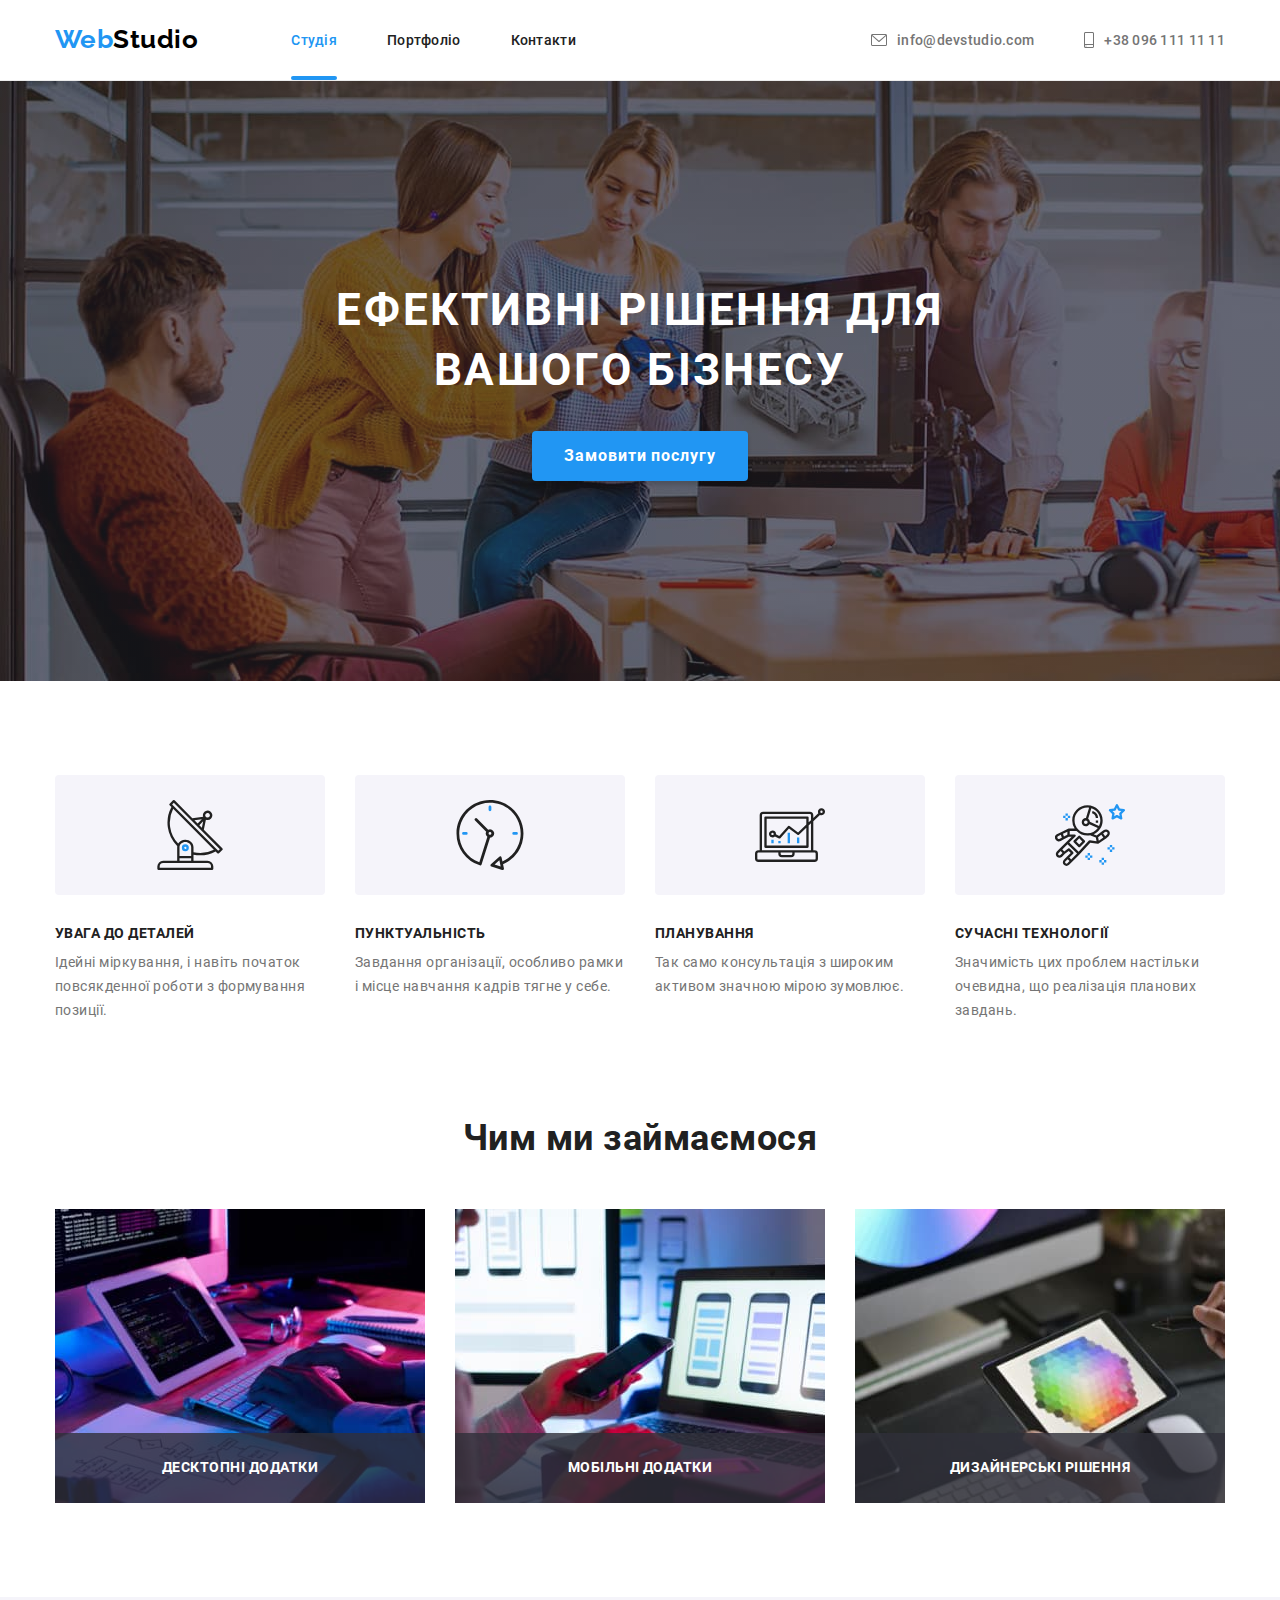
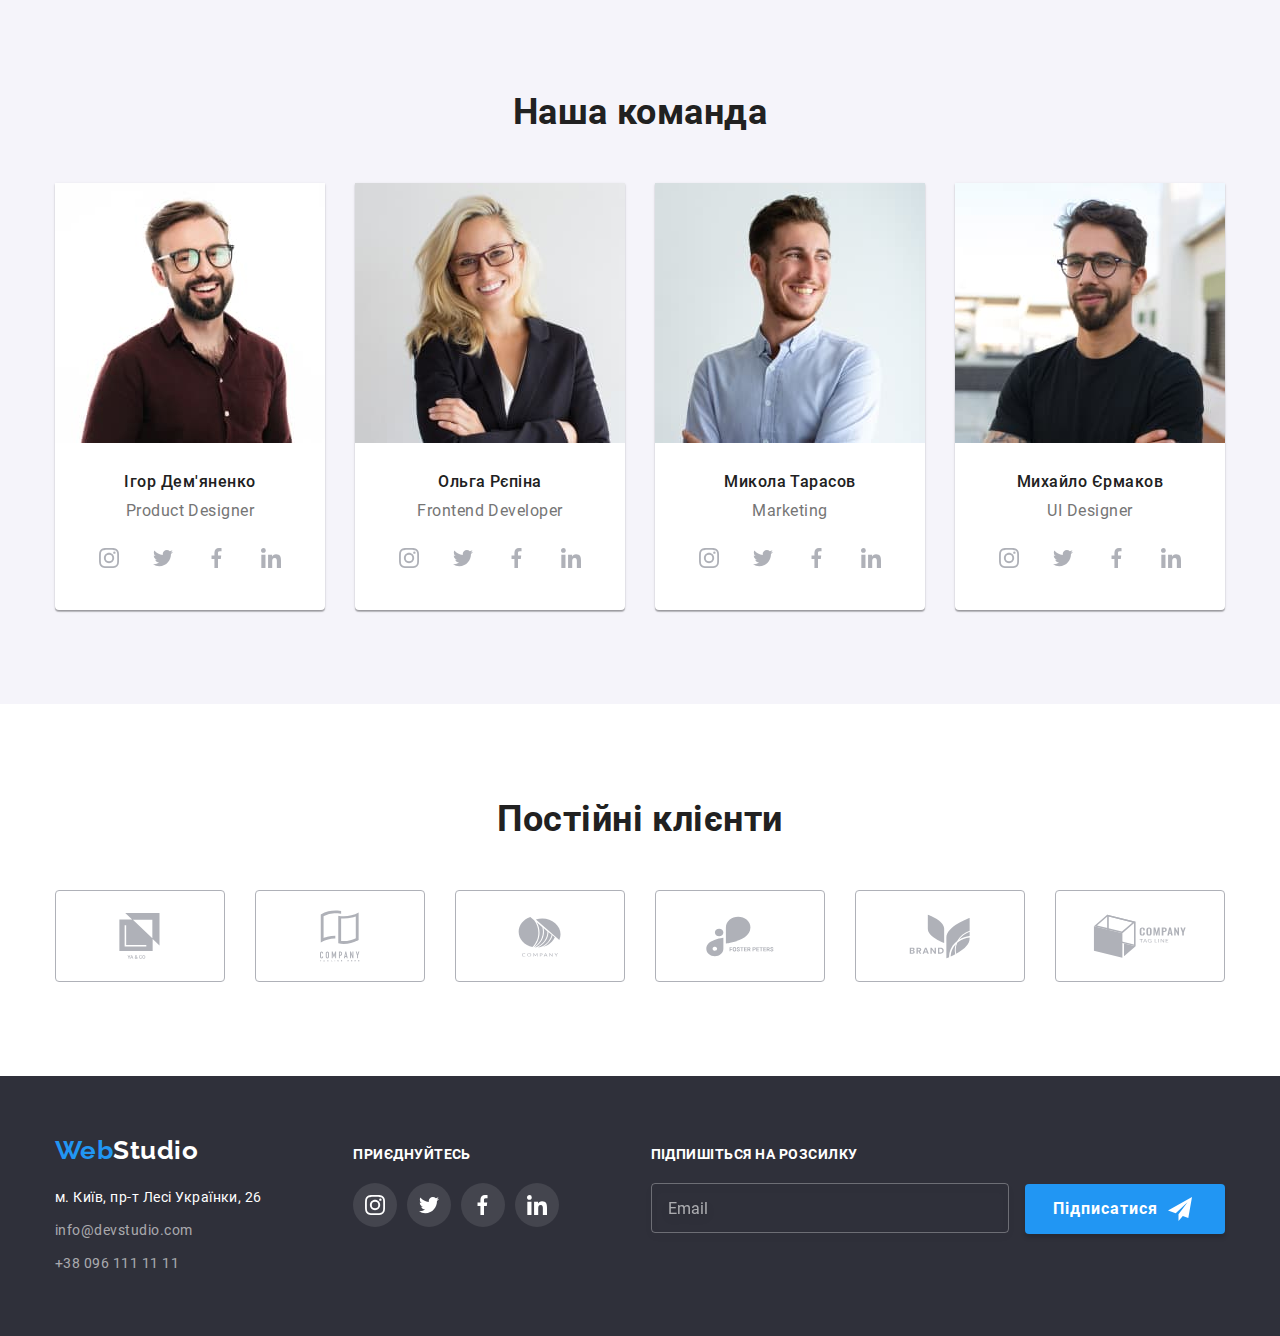
==== commit af789f85: "added local fonts" ====
--- a/index.html
+++ b/index.html
@@ -6,11 +6,6 @@
     <meta http-equiv="X-UA-Compatible" content="IE=edge" />
     <meta name="viewport" content="width=device-width, initial-scale=1.0" />
     <link rel="stylesheet" href="./css/main.min.css" />
-    <link rel="preconnect" href="https://fonts.googleapis.com" />
-    <link rel="preconnect" href="https://fonts.gstatic.com" crossorigin />
-    <link
-      href="https://fonts.googleapis.com/css2?family=Raleway:wght@700&family=Roboto:wght@400;500;700;900&display=swap"
-      rel="stylesheet" />
     <title>Студія веб розробки WebStudio</title>
   </head>
 
--- a/css/main.min.css
+++ b/css/main.min.css
@@ -1 +1 @@
-/*! modern-normalize v1.1.0 | MIT License | https://github.com/sindresorhus/modern-normalize */*,::after,::before{-webkit-box-sizing:border-box;box-sizing:border-box}html{-moz-tab-size:4;-o-tab-size:4;tab-size:4}html{line-height:1.15;-webkit-text-size-adjust:100%}body{margin:0}body{font-family:system-ui,-apple-system,"Segoe UI",Roboto,Helvetica,Arial,sans-serif,"Apple Color Emoji","Segoe UI Emoji"}hr{height:0;color:inherit}abbr[title]{-webkit-text-decoration:underline dotted;text-decoration:underline dotted}b,strong{font-weight:bolder}code,kbd,pre,samp{font-family:ui-monospace,SFMono-Regular,Consolas,"Liberation Mono",Menlo,monospace;font-size:1em}small{font-size:80%}sub,sup{font-size:75%;line-height:0;position:relative;vertical-align:baseline}sub{bottom:-0.25em}sup{top:-0.5em}table{text-indent:0;border-color:inherit}button,input,optgroup,select,textarea{font-family:inherit;font-size:100%;line-height:1.15;margin:0}button,select{text-transform:none}[type=button],[type=reset],[type=submit],button{-webkit-appearance:button}::-moz-focus-inner{border-style:none;padding:0}:-moz-focusring{outline:1px dotted ButtonText}:-moz-ui-invalid{box-shadow:none}legend{padding:0}progress{vertical-align:baseline}::-webkit-inner-spin-button,::-webkit-outer-spin-button{height:auto}[type=search]{-webkit-appearance:textfield;outline-offset:-2px}::-webkit-search-decoration{-webkit-appearance:none}::-webkit-file-upload-button{-webkit-appearance:button;font:inherit}summary{display:list-item}:root{--color-white: #fff;--color-white-opacity-1: rgba(255, 255, 255, 0.1);--color-black: #000;--color-black-opacity-1: rgba(0, 0, 0, 0.1);--color-black-opacity-2: rgba(0, 0, 0, 0.2);--color-dark-overlay-1: rgba(47, 48, 58, 0.8);--color-brand-1: #2196f3;--color-brand-opacity: rgba(33, 150, 243, 0.9);--color-brand-2: var(--color-black);--color-font-1: #212121;--color-font-2: #757575;--color-font-3-c: var(--color-white);--color-font-4-t: rgba(255, 255, 255, 0.6);--color-site-1: #2f303a;--color-site-2: #f5f4fa;--color-site-3: #eee;--color-site-gray-1: #ececec;--color-site-gray-2: #afb1b8;--color-site-gray-3: rgba(33, 33, 33, 0.2);--color-site-gray-4: rgba(117, 117, 117, 0.5);--color-btn-active: #188ce8;--container-width: 1200px;--container-padding-h: 15px;--items: 1;--indent: 30px;--diametr-social-link: 44px;--transition-duration: 250ms;--transition-timing-function: cubic-bezier(0.4, 0, 0.2, 1)}.clients__link,.footer__link,.social__link,.logo,.contacts-navigation__link,.main-navigation__link{text-decoration:none;color:currentColor}.clients__list,.team__list,.projects__list,.features__list,.footer__list,.social,.contacts-navigation__list,.main-navigation__list{margin:0;padding-left:0;list-style-type:none}.modal__cloze-button,.main-button{padding:0;font-family:inherit;cursor:pointer}.contacts-navigation__list,.main-navigation__list{display:-webkit-box;display:-ms-flexbox;display:flex;gap:50px;-webkit-box-align:center;-ms-flex-align:center;align-items:center}.contacts-navigation__link,.main-navigation__link{padding:32px 0;font-weight:500;font-size:14px;letter-spacing:.02em;-webkit-transition:color var(--transition-duration) var(--transition-timing-function);transition:color var(--transition-duration) var(--transition-timing-function)}.contacts-navigation__link:focus,.main-navigation__link:focus,.contacts-navigation__link:hover,.main-navigation__link:hover{color:var(--color-brand-1)}h1,h2,h3,h4,p{margin:0}img{display:block;max-width:100%;height:auto}.link{text-decoration:none;color:inherit}.list{margin:0;padding-left:0;list-style-type:none}.visually-hidden:not(:focus):not(:active){position:absolute;width:1px;height:1px;margin:-1px;border:0;padding:0;white-space:nowrap;-webkit-clip-path:inset(100%);clip-path:inset(100%);clip:rect(0 0 0 0);overflow:hidden}.page{color:var(--color-font-1);font-family:"Roboto",sans-serif;letter-spacing:.03em}.card-set{display:-webkit-box;display:-ms-flexbox;display:flex;-ms-flex-wrap:wrap;flex-wrap:wrap;gap:var(--indent)}.card-set__item{-ms-flex-preferred-size:calc((100% - var(--indent)*(var(--items) - 1))/var(--items));flex-basis:calc((100% - var(--indent)*(var(--items) - 1))/var(--items))}.container{max-width:var(--container-width);width:100%;padding-left:var(--container-padding-h);padding-right:var(--container-padding-h);margin:0 auto}.section{padding:94px 0}.section--padding-off{padding:0}.section--padding-top-off{padding-top:0}.section--padding-bottom-off{padding-bottom:0}.section--background-grey{background-color:var(--color-site-2)}.section__title{font-weight:700;font-size:36px;line-height:1.17;text-align:center;margin-bottom:50px}.section__hero{max-width:1600px;min-height:600px;margin:auto}.logo{font-family:"Raleway",sans-serif;font-weight:700;font-size:26px}.logo__first-word{color:var(--color-brand-1)}.logo__second-word{color:var(--color-brand-2)}.logo--theme-dark>.logo__second-word{color:var(--color-font-3-c)}.main-button{min-width:200px;padding-top:10px;padding-bottom:10px;border:0;border-radius:4px;color:var(--color-font-3-c);-webkit-box-shadow:0px 4px 4px rgba(0,0,0,.15);box-shadow:0px 4px 4px rgba(0,0,0,.15);background-color:var(--color-brand-1)}.main-button--icon{display:-webkit-inline-box;display:-ms-inline-flexbox;display:inline-flex;-webkit-box-align:center;-ms-flex-align:center;align-items:center;gap:10px;padding-left:28px;padding-right:28px}.main-button__text{font-weight:700;font-size:16px;line-height:1.88;text-align:center;letter-spacing:.06em}.main-button--icon>.main-button__icon{fill:currentColor}.social{display:-webkit-box;display:-ms-flexbox;display:flex;-webkit-box-align:center;-ms-flex-align:center;align-items:center;-webkit-box-pack:justify;-ms-flex-pack:justify;justify-content:space-between;gap:10px}.social__item{width:var(--diametr-social-link);height:var(--diametr-social-link);border-radius:50%}.social__link{display:-webkit-box;display:-ms-flexbox;display:flex;-webkit-box-pack:center;-ms-flex-pack:center;justify-content:center;-webkit-box-align:center;-ms-flex-align:center;align-items:center;width:100%;height:100%;border-radius:inherit;color:var(--color-site-gray-2);background-color:rgba(0,0,0,0);-webkit-transition:color var(--transition-duration) var(--transition-timing-function),background-color var(--transition-duration) var(--transition-timing-function);transition:color var(--transition-duration) var(--transition-timing-function),background-color var(--transition-duration) var(--transition-timing-function)}.social__link:hover,.social__link:focus{background-color:var(--color-brand-1);color:var(--color-white)}.social__link--theme-dark{color:var(--color-white);background-color:var(--color-white-opacity-1)}.social__icon{fill:currentColor}.header{border-bottom:1px solid var(--color-site-gray-1)}.header__container{display:-webkit-box;display:-ms-flexbox;display:flex;-webkit-box-pack:justify;-ms-flex-pack:justify;justify-content:space-between}.main-navigation{display:-webkit-box;display:-ms-flexbox;display:flex;-webkit-box-align:center;-ms-flex-align:center;align-items:center}.main-navigation__logo{margin-right:93px}.main-navigation__link{display:inline-block}.main-navigation__link--current{position:relative;color:var(--color-brand-1)}.main-navigation__link--current::after{content:"";display:block;position:absolute;bottom:0;left:0;height:4px;width:100%;border-radius:2px;background-color:var(--color-brand-1)}.contacts-navigation__link{display:-webkit-box;display:-ms-flexbox;display:flex;-webkit-box-align:center;-ms-flex-align:center;align-items:center;-webkit-box-pack:justify;-ms-flex-pack:justify;justify-content:space-between;gap:10px;color:var(--color-font-2)}.contacts-navigation__icon{fill:currentColor}.footer{padding-top:60px;padding-bottom:60px;background-color:var(--color-site-1)}.footer__container{display:-webkit-box;display:-ms-flexbox;display:flex;-webkit-box-align:baseline;-ms-flex-align:baseline;align-items:baseline;-webkit-box-pack:justify;-ms-flex-pack:justify;justify-content:space-between}.footer__heading{margin-bottom:20px;font-weight:700;font-size:14px;line-height:1.14;text-transform:uppercase;color:var(--color-white)}.footer__address{font-style:normal;margin-top:20px}.footer__list{display:-webkit-box;display:-ms-flexbox;display:flex;-webkit-box-orient:vertical;-webkit-box-direction:normal;-ms-flex-direction:column;flex-direction:column;-webkit-box-align:start;-ms-flex-align:start;align-items:flex-start;-webkit-box-pack:justify;-ms-flex-pack:justify;justify-content:space-between;gap:9px}.footer__link{font-size:14px;line-height:1.71;-webkit-transition:color var(--transition-duration) var(--transition-timing-function);transition:color var(--transition-duration) var(--transition-timing-function)}.footer__link--color-contrast{color:var(--color-font-3-c)}.footer__link--color-trasparent{color:var(--color-font-4-t)}.subscription__input{display:inline-block;width:358px;height:50px;margin-right:12px;padding:15px 16px;background-color:rgba(0,0,0,0);border:1px solid rgba(255,255,255,.3);-webkit-filter:drop-shadow(0px 4px 4px rgba(0, 0, 0, 0.15));filter:drop-shadow(0px 4px 4px rgba(0, 0, 0, 0.15));border-radius:4px;font-size:16px;line-height:1.25;color:var(--color-font-4-t)}.subscription__input::-webkit-input-placeholder{font-size:16px;line-height:1.25;color:var(--color-font-4-t)}.subscription__input::-moz-placeholder{font-size:16px;line-height:1.25;color:var(--color-font-4-t)}.subscription__input:-ms-input-placeholder{font-size:16px;line-height:1.25;color:var(--color-font-4-t)}.subscription__input::-ms-input-placeholder{font-size:16px;line-height:1.25;color:var(--color-font-4-t)}.subscription__input::placeholder{font-size:16px;line-height:1.25;color:var(--color-font-4-t)}.hero{padding:200px 0;background-image:-webkit-gradient(linear, left top, left bottom, from(rgba(47, 48, 58, 0.4)), to(rgba(47, 48, 58, 0.4))),url(../images/home/hero-bg.jpg);background-image:linear-gradient(rgba(47, 48, 58, 0.4), rgba(47, 48, 58, 0.4)),url(../images/home/hero-bg.jpg);background-color:var(--color-site-1)}.hero__container{display:-webkit-box;display:-ms-flexbox;display:flex;-webkit-box-orient:vertical;-webkit-box-direction:normal;-ms-flex-direction:column;flex-direction:column;-webkit-box-pack:justify;-ms-flex-pack:justify;justify-content:space-between;-webkit-box-align:center;-ms-flex-align:center;align-items:center;gap:30px}.hero__title{max-width:696px;font-weight:900;font-size:44px;line-height:1.36;letter-spacing:.06em;text-transform:uppercase;text-align:center;color:var(--color-font-3-c)}.hero__button{padding-left:32px;padding-right:32px}.hero__button:active{background-color:var(--color-btn-active)}.features__item{--items: 4}.features__icon{display:-webkit-box;display:-ms-flexbox;display:flex;-webkit-box-pack:center;-ms-flex-pack:center;justify-content:center;-webkit-box-align:center;-ms-flex-align:center;align-items:center;height:120px;margin-bottom:30px;border-radius:4px;background-color:var(--color-site-2)}.features__heading{font-weight:700;font-size:14px;text-transform:uppercase;margin-bottom:10px}.features__text{font-size:14px;line-height:1.71;color:var(--color-font-2)}.projects__item{--items: 3;position:relative}.projects__label{position:absolute;left:0;bottom:0;height:70px;width:100%;padding:27px 0;background-color:var(--color-dark-overlay-1)}.projects__heading{font-weight:700;font-size:14px;line-height:1.14;text-align:center;text-transform:uppercase;color:var(--color-font-3-c)}.team__item{--items: 4;background-color:var(--color-white);-webkit-box-shadow:0px 1px 3px rgba(0,0,0,.12),0px 1px 1px rgba(0,0,0,.14),0px 2px 1px rgba(0,0,0,.2);box-shadow:0px 1px 3px rgba(0,0,0,.12),0px 1px 1px rgba(0,0,0,.14),0px 2px 1px rgba(0,0,0,.2);border-radius:0 0 4px 4px}.team__text{padding:30px 32px}.team__heading{margin-bottom:10px;font-weight:500;font-size:16px;text-align:center}.team__desc{margin-bottom:16px;font-size:16px;text-align:center;color:var(--color-font-2)}.clients__item{--items: 6}.clients__link{display:-webkit-box;display:-ms-flexbox;display:flex;-webkit-box-pack:center;-ms-flex-pack:center;justify-content:center;-webkit-box-align:center;-ms-flex-align:center;align-items:center;height:92px;border:1px solid var(--color-site-gray-2);border-radius:4px;color:var(--color-site-gray-2);-webkit-transition:color var(--transition-duration) var(--transition-timing-function),border-color var(--transition-duration) var(--transition-timing-function);transition:color var(--transition-duration) var(--transition-timing-function),border-color var(--transition-duration) var(--transition-timing-function)}.clients__link:hover,.clients__link:focus{border-color:var(--color-brand-1);color:var(--color-brand-1)}.clients__icon{fill:currentColor}.backdrop{position:fixed;left:0;top:0;bottom:0;right:0;background-color:var(--color-black-opacity-2);-webkit-transition:visibility var(--transition-duration) var(--transition-timing-function),opacity var(--transition-duration) var(--transition-timing-function);transition:visibility var(--transition-duration) var(--transition-timing-function),opacity var(--transition-duration) var(--transition-timing-function)}.backdrop--hidden{visibility:hidden;opacity:0;pointer-events:none}.backdrop__modal{position:absolute;top:50%;left:50%}.modal{width:528px;min-height:581px;padding:40px;background-color:var(--color-white);-webkit-box-shadow:0px 1px 3px rgba(0,0,0,.12),0px 1px 1px rgba(0,0,0,.14),0px 2px 1px rgba(0,0,0,.2);box-shadow:0px 1px 3px rgba(0,0,0,.12),0px 1px 1px rgba(0,0,0,.14),0px 2px 1px rgba(0,0,0,.2);border-radius:4px;opacity:1;-webkit-transform:translate(-50%, -50%) scale(1);transform:translate(-50%, -50%) scale(1);-webkit-transition:opacity var(--transition-duration) var(--transition-timing-function),-webkit-transform var(--transition-duration) var(--transition-timing-function);transition:opacity var(--transition-duration) var(--transition-timing-function),-webkit-transform var(--transition-duration) var(--transition-timing-function);transition:transform var(--transition-duration) var(--transition-timing-function),opacity var(--transition-duration) var(--transition-timing-function);transition:transform var(--transition-duration) var(--transition-timing-function),opacity var(--transition-duration) var(--transition-timing-function),-webkit-transform var(--transition-duration) var(--transition-timing-function)}.backdrop--hidden .modal{opacity:0;-webkit-transform:translate(-50%, -50%) scale(0.3);transform:translate(-50%, -50%) scale(0.3);-webkit-transition:opacity var(--transition-duration) var(--transition-timing-function),-webkit-transform var(--transition-duration) var(--transition-timing-function);transition:opacity var(--transition-duration) var(--transition-timing-function),-webkit-transform var(--transition-duration) var(--transition-timing-function);transition:transform var(--transition-duration) var(--transition-timing-function),opacity var(--transition-duration) var(--transition-timing-function);transition:transform var(--transition-duration) var(--transition-timing-function),opacity var(--transition-duration) var(--transition-timing-function),-webkit-transform var(--transition-duration) var(--transition-timing-function)}.modal__cloze-button{display:-webkit-box;display:-ms-flexbox;display:flex;-webkit-box-pack:center;-ms-flex-pack:center;justify-content:center;-webkit-box-align:center;-ms-flex-align:center;align-items:center;position:absolute;top:8px;right:8px;width:30px;height:30px;border-radius:50%;border:1px solid var(--color-black-opacity-1);background-color:inherit;color:var(--color-black);-webkit-transition:color var(--transition-duration) var(--transition-timing-function);transition:color var(--transition-duration) var(--transition-timing-function)}.modal__cloze-button:hover,.modal__cloze-button:focus{color:var(--color-brand-1)}.modal__cloze-icon{fill:currentColor}.modal__heading{margin-bottom:12px;font-weight:700;font-size:20px;line-height:1.15;text-align:center}.form__label{display:block;margin-bottom:4px;font-size:12px;line-height:1.17;letter-spacing:.01em;color:var(--color-font-2)}.form__input-wrap{position:relative;margin-bottom:10px}.form__input{width:100%;height:40px;padding:11px 12px 11px 42px;border:1px solid var(--color-site-gray-3);border-radius:4px;outline:rgba(0,0,0,0);-webkit-transition:border-color var(--transition-duration) var(--transition-timing-function);transition:border-color var(--transition-duration) var(--transition-timing-function)}.form__input:focus{border-color:var(--color-brand-1)}.form__input:focus+.form__icon{fill:var(--color-brand-1)}.form__icon{position:absolute;left:12px;top:50%;-webkit-transform:translateY(-50%);transform:translateY(-50%);fill:currentColor;-webkit-transition:fill var(--transition-duration) var(--transition-timing-function);transition:fill var(--transition-duration) var(--transition-timing-function);pointer-events:none}.form__comment{width:100%;height:120px;padding:12px 16px;margin-bottom:20px;border:1px solid var(--color-site-gray-3);border-radius:4px;outline:none;resize:none}.form__comment:focus{border-color:var(--color-brand-1)}.form__comment::-webkit-input-placeholder{margin-bottom:20px;font-size:12px;line-height:14px;letter-spacing:.01em;color:var(--color-site-gray-4)}.form__comment::-moz-placeholder{margin-bottom:20px;font-size:12px;line-height:14px;letter-spacing:.01em;color:var(--color-site-gray-4)}.form__comment:-ms-input-placeholder{margin-bottom:20px;font-size:12px;line-height:14px;letter-spacing:.01em;color:var(--color-site-gray-4)}.form__comment::-ms-input-placeholder{margin-bottom:20px;font-size:12px;line-height:14px;letter-spacing:.01em;color:var(--color-site-gray-4)}.form__comment::placeholder{margin-bottom:20px;font-size:12px;line-height:14px;letter-spacing:.01em;color:var(--color-site-gray-4)}.form__checkbox-label{display:-webkit-box;display:-ms-flexbox;display:flex;-webkit-box-align:center;-ms-flex-align:center;align-items:center;-webkit-box-pack:center;-ms-flex-pack:center;justify-content:center;margin-bottom:30px;font-size:14px;line-height:1.71;color:var(--color-font-2)}.form__checkbox{-webkit-appearance:none;-moz-appearance:none;appearance:none;--webkit-appearance: none}.form__checkbox:checked+.form__checkbox-icon{border-color:var(--color-brand-1);background-color:var(--color-brand-1);border-width:1px}.form__checkbox:focus-visible+.form__checkbox-icon,.form__checkbox:checked:focus-visible+.form__checkbox-icon{-webkit-box-shadow:0 0 6px var(--color-brand-opacity);box-shadow:0 0 6px var(--color-brand-opacity)}.form__checkbox-icon{margin-right:8px;fill:var(--color-white);border:2px solid var(--color-font-1);border-radius:2px;outline:none;-webkit-transition:border-color var(--transition-duration) var(--transition-timing-function),background-color var(--transition-duration) var(--transition-timing-function),border-width var(--transition-duration) var(--transition-timing-function),-webkit-box-shadow var(--transition-duration) var(--transition-timing-function);transition:border-color var(--transition-duration) var(--transition-timing-function),background-color var(--transition-duration) var(--transition-timing-function),border-width var(--transition-duration) var(--transition-timing-function),-webkit-box-shadow var(--transition-duration) var(--transition-timing-function);transition:border-color var(--transition-duration) var(--transition-timing-function),background-color var(--transition-duration) var(--transition-timing-function),box-shadow var(--transition-duration) var(--transition-timing-function),border-width var(--transition-duration) var(--transition-timing-function);transition:border-color var(--transition-duration) var(--transition-timing-function),background-color var(--transition-duration) var(--transition-timing-function),box-shadow var(--transition-duration) var(--transition-timing-function),border-width var(--transition-duration) var(--transition-timing-function),-webkit-box-shadow var(--transition-duration) var(--transition-timing-function)}.form__checkbox-text{margin-right:.3em}.form__checkbox-link{color:var(--color-brand-1)}.form__submit{display:block;margin:auto}/*# sourceMappingURL=main.min.css.map */+/*! modern-normalize v1.1.0 | MIT License | https://github.com/sindresorhus/modern-normalize */*,::after,::before{-webkit-box-sizing:border-box;box-sizing:border-box}html{-moz-tab-size:4;-o-tab-size:4;tab-size:4}html{line-height:1.15;-webkit-text-size-adjust:100%}body{margin:0}body{font-family:system-ui,-apple-system,"Segoe UI",Roboto,Helvetica,Arial,sans-serif,"Apple Color Emoji","Segoe UI Emoji"}hr{height:0;color:inherit}abbr[title]{-webkit-text-decoration:underline dotted;text-decoration:underline dotted}b,strong{font-weight:bolder}code,kbd,pre,samp{font-family:ui-monospace,SFMono-Regular,Consolas,"Liberation Mono",Menlo,monospace;font-size:1em}small{font-size:80%}sub,sup{font-size:75%;line-height:0;position:relative;vertical-align:baseline}sub{bottom:-0.25em}sup{top:-0.5em}table{text-indent:0;border-color:inherit}button,input,optgroup,select,textarea{font-family:inherit;font-size:100%;line-height:1.15;margin:0}button,select{text-transform:none}[type=button],[type=reset],[type=submit],button{-webkit-appearance:button}::-moz-focus-inner{border-style:none;padding:0}:-moz-focusring{outline:1px dotted ButtonText}:-moz-ui-invalid{box-shadow:none}legend{padding:0}progress{vertical-align:baseline}::-webkit-inner-spin-button,::-webkit-outer-spin-button{height:auto}[type=search]{-webkit-appearance:textfield;outline-offset:-2px}::-webkit-search-decoration{-webkit-appearance:none}::-webkit-file-upload-button{-webkit-appearance:button;font:inherit}summary{display:list-item}:root{--color-white: #fff;--color-white-opacity-1: rgba(255, 255, 255, 0.1);--color-black: #000;--color-black-opacity-1: rgba(0, 0, 0, 0.1);--color-black-opacity-2: rgba(0, 0, 0, 0.2);--color-dark-overlay-1: rgba(47, 48, 58, 0.8);--color-brand-1: #2196f3;--color-brand-opacity: rgba(33, 150, 243, 0.9);--color-brand-2: var(--color-black);--color-font-1: #212121;--color-font-2: #757575;--color-font-3-c: var(--color-white);--color-font-4-t: rgba(255, 255, 255, 0.6);--color-site-1: #2f303a;--color-site-2: #f5f4fa;--color-site-3: #eee;--color-site-gray-1: #ececec;--color-site-gray-2: #afb1b8;--color-site-gray-3: rgba(33, 33, 33, 0.2);--color-site-gray-4: rgba(117, 117, 117, 0.5);--color-btn-active: #188ce8;--container-width: 1200px;--container-padding-h: 15px;--items: 1;--indent: 30px;--diametr-social-link: 44px;--transition-duration: 250ms;--transition-timing-function: cubic-bezier(0.4, 0, 0.2, 1)}.portfolio__link,.clients__link,.footer__link,.social__link,.logo,.contacts-navigation__link,.main-navigation__link{text-decoration:none;color:currentColor}.filters,.portfolio__list,.clients__list,.team__list,.projects__list,.features__list,.footer__list,.social,.contacts-navigation__list,.main-navigation__list{margin:0;padding-left:0;list-style-type:none}.filters__button,.modal__cloze-button,.main-button{padding:0;font-family:inherit;cursor:pointer}.contacts-navigation__list,.main-navigation__list{display:-webkit-box;display:-ms-flexbox;display:flex;gap:50px;-webkit-box-align:center;-ms-flex-align:center;align-items:center}.contacts-navigation__link,.main-navigation__link{padding:32px 0;font-weight:500;font-size:14px;letter-spacing:.02em;-webkit-transition:color var(--transition-duration) var(--transition-timing-function);transition:color var(--transition-duration) var(--transition-timing-function)}.contacts-navigation__link:focus,.main-navigation__link:focus,.contacts-navigation__link:hover,.main-navigation__link:hover{color:var(--color-brand-1)}h1,h2,h3,h4,p{margin:0}img{display:block;max-width:100%;height:auto}.link{text-decoration:none;color:inherit}.list{margin:0;padding-left:0;list-style-type:none}.visually-hidden:not(:focus):not(:active){position:absolute;width:1px;height:1px;margin:-1px;border:0;padding:0;white-space:nowrap;-webkit-clip-path:inset(100%);clip-path:inset(100%);clip:rect(0 0 0 0);overflow:hidden}@font-face{font-family:"Roboto";font-style:normal;font-weight:400;font-display:swap;src:local("Roboto Regular"),url("../../fonts/roboto-v30-latin_cyrillic-regular.woff2") format("woff2"),url("../../fonts/roboto-v30-latin_cyrillic-regular.woff") format("woff")}@font-face{font-family:"Roboto";font-style:normal;font-weight:500;font-display:swap;src:local("Roboto Medium"),url("../../fonts/roboto-v30-latin_cyrillic-500.woff2") format("woff2"),url("../../fonts/roboto-v30-latin_cyrillic-500.woff") format("woff")}@font-face{font-family:"Roboto";font-style:normal;font-weight:700;font-display:swap;src:local("Roboto Bold"),url("../../fonts/roboto-v30-latin_cyrillic-700.woff2") format("woff2"),url("../../fonts/roboto-v30-latin_cyrillic-700.woff") format("woff")}@font-face{font-family:"Raleway";font-style:normal;font-weight:700;font-display:swap;src:local("Raleway Bold"),url("../../fonts/raleway-v28-latin-700.woff2") format("woff2"),url("../../fonts/raleway-v28-latin-700.woff") format("woff")}.page{color:var(--color-font-1);font-family:"Roboto",sans-serif;letter-spacing:.03em}.card-set{display:-webkit-box;display:-ms-flexbox;display:flex;-ms-flex-wrap:wrap;flex-wrap:wrap;gap:var(--indent)}.card-set__item{-ms-flex-preferred-size:calc((100% - var(--indent)*(var(--items) - 1))/var(--items));flex-basis:calc((100% - var(--indent)*(var(--items) - 1))/var(--items))}.container{max-width:var(--container-width);width:100%;padding-left:var(--container-padding-h);padding-right:var(--container-padding-h);margin:0 auto}.section{padding:94px 0}.section--padding-off{padding:0}.section--padding-top-off{padding-top:0}.section--padding-bottom-off{padding-bottom:0}.section--background-grey{background-color:var(--color-site-2)}.section__title{font-weight:700;font-size:36px;line-height:1.17;text-align:center;margin-bottom:50px}.section__hero{max-width:1600px;min-height:600px;margin:auto}.logo{font-family:"Raleway",sans-serif;font-weight:700;font-size:26px}.logo__first-word{color:var(--color-brand-1)}.logo__second-word{color:var(--color-brand-2)}.logo--theme-dark>.logo__second-word{color:var(--color-font-3-c)}.main-button{min-width:200px;padding-top:10px;padding-bottom:10px;border:0;border-radius:4px;color:var(--color-font-3-c);-webkit-box-shadow:0px 4px 4px rgba(0,0,0,.15);box-shadow:0px 4px 4px rgba(0,0,0,.15);background-color:var(--color-brand-1)}.main-button--icon{display:-webkit-inline-box;display:-ms-inline-flexbox;display:inline-flex;-webkit-box-align:center;-ms-flex-align:center;align-items:center;gap:10px;padding-left:28px;padding-right:28px}.main-button__text{font-weight:700;font-size:16px;line-height:1.88;text-align:center;letter-spacing:.06em}.main-button--icon>.main-button__icon{fill:currentColor}.social{display:-webkit-box;display:-ms-flexbox;display:flex;-webkit-box-align:center;-ms-flex-align:center;align-items:center;-webkit-box-pack:justify;-ms-flex-pack:justify;justify-content:space-between;gap:10px}.social__item{width:var(--diametr-social-link);height:var(--diametr-social-link);border-radius:50%}.social__link{display:-webkit-box;display:-ms-flexbox;display:flex;-webkit-box-pack:center;-ms-flex-pack:center;justify-content:center;-webkit-box-align:center;-ms-flex-align:center;align-items:center;width:100%;height:100%;border-radius:inherit;color:var(--color-site-gray-2);background-color:rgba(0,0,0,0);-webkit-transition:color var(--transition-duration) var(--transition-timing-function),background-color var(--transition-duration) var(--transition-timing-function);transition:color var(--transition-duration) var(--transition-timing-function),background-color var(--transition-duration) var(--transition-timing-function)}.social__link:hover,.social__link:focus{background-color:var(--color-brand-1);color:var(--color-white)}.social__link--theme-dark{color:var(--color-white);background-color:var(--color-white-opacity-1)}.social__icon{fill:currentColor}.header{border-bottom:1px solid var(--color-site-gray-1)}.header__container{display:-webkit-box;display:-ms-flexbox;display:flex;-webkit-box-pack:justify;-ms-flex-pack:justify;justify-content:space-between}.main-navigation{display:-webkit-box;display:-ms-flexbox;display:flex;-webkit-box-align:center;-ms-flex-align:center;align-items:center}.main-navigation__logo{margin-right:93px}.main-navigation__link{display:inline-block}.main-navigation__link--current{position:relative;color:var(--color-brand-1)}.main-navigation__link--current::after{content:"";display:block;position:absolute;bottom:0;left:0;height:4px;width:100%;border-radius:2px;background-color:var(--color-brand-1)}.contacts-navigation__link{display:-webkit-box;display:-ms-flexbox;display:flex;-webkit-box-align:center;-ms-flex-align:center;align-items:center;-webkit-box-pack:justify;-ms-flex-pack:justify;justify-content:space-between;gap:10px;color:var(--color-font-2)}.contacts-navigation__icon{fill:currentColor}.footer{padding-top:60px;padding-bottom:60px;background-color:var(--color-site-1)}.footer__container{display:-webkit-box;display:-ms-flexbox;display:flex;-webkit-box-align:baseline;-ms-flex-align:baseline;align-items:baseline;-webkit-box-pack:justify;-ms-flex-pack:justify;justify-content:space-between}.footer__heading{margin-bottom:20px;font-weight:700;font-size:14px;line-height:1.14;text-transform:uppercase;color:var(--color-white)}.footer__address{font-style:normal;margin-top:20px}.footer__list{display:-webkit-box;display:-ms-flexbox;display:flex;-webkit-box-orient:vertical;-webkit-box-direction:normal;-ms-flex-direction:column;flex-direction:column;-webkit-box-align:start;-ms-flex-align:start;align-items:flex-start;-webkit-box-pack:justify;-ms-flex-pack:justify;justify-content:space-between;gap:9px}.footer__link{font-size:14px;line-height:1.71;-webkit-transition:color var(--transition-duration) var(--transition-timing-function);transition:color var(--transition-duration) var(--transition-timing-function)}.footer__link--color-contrast{color:var(--color-font-3-c)}.footer__link--color-trasparent{color:var(--color-font-4-t)}.subscription__input{display:inline-block;width:358px;height:50px;margin-right:12px;padding:15px 16px;background-color:rgba(0,0,0,0);border:1px solid rgba(255,255,255,.3);-webkit-filter:drop-shadow(0px 4px 4px rgba(0, 0, 0, 0.15));filter:drop-shadow(0px 4px 4px rgba(0, 0, 0, 0.15));border-radius:4px;font-size:16px;line-height:1.25;color:var(--color-font-4-t)}.subscription__input::-webkit-input-placeholder{font-size:16px;line-height:1.25;color:var(--color-font-4-t)}.subscription__input::-moz-placeholder{font-size:16px;line-height:1.25;color:var(--color-font-4-t)}.subscription__input:-ms-input-placeholder{font-size:16px;line-height:1.25;color:var(--color-font-4-t)}.subscription__input::-ms-input-placeholder{font-size:16px;line-height:1.25;color:var(--color-font-4-t)}.subscription__input::placeholder{font-size:16px;line-height:1.25;color:var(--color-font-4-t)}.hero{padding:200px 0;background-image:-webkit-gradient(linear, left top, left bottom, from(rgba(47, 48, 58, 0.4)), to(rgba(47, 48, 58, 0.4))),url(../images/home/hero-bg.jpg);background-image:linear-gradient(rgba(47, 48, 58, 0.4), rgba(47, 48, 58, 0.4)),url(../images/home/hero-bg.jpg);background-color:var(--color-site-1)}.hero__container{display:-webkit-box;display:-ms-flexbox;display:flex;-webkit-box-orient:vertical;-webkit-box-direction:normal;-ms-flex-direction:column;flex-direction:column;-webkit-box-pack:justify;-ms-flex-pack:justify;justify-content:space-between;-webkit-box-align:center;-ms-flex-align:center;align-items:center;gap:30px}.hero__title{max-width:696px;font-weight:900;font-size:44px;line-height:1.36;letter-spacing:.06em;text-transform:uppercase;text-align:center;color:var(--color-font-3-c)}.hero__button{padding-left:32px;padding-right:32px}.hero__button:active{background-color:var(--color-btn-active)}.features__item{--items: 4}.features__icon{display:-webkit-box;display:-ms-flexbox;display:flex;-webkit-box-pack:center;-ms-flex-pack:center;justify-content:center;-webkit-box-align:center;-ms-flex-align:center;align-items:center;height:120px;margin-bottom:30px;border-radius:4px;background-color:var(--color-site-2)}.features__heading{font-weight:700;font-size:14px;text-transform:uppercase;margin-bottom:10px}.features__text{font-size:14px;line-height:1.71;color:var(--color-font-2)}.projects__item{--items: 3;position:relative}.projects__label{position:absolute;left:0;bottom:0;height:70px;width:100%;padding:27px 0;background-color:var(--color-dark-overlay-1)}.projects__heading{font-weight:700;font-size:14px;line-height:1.14;text-align:center;text-transform:uppercase;color:var(--color-font-3-c)}.team__item{--items: 4;background-color:var(--color-white);-webkit-box-shadow:0px 1px 3px rgba(0,0,0,.12),0px 1px 1px rgba(0,0,0,.14),0px 2px 1px rgba(0,0,0,.2);box-shadow:0px 1px 3px rgba(0,0,0,.12),0px 1px 1px rgba(0,0,0,.14),0px 2px 1px rgba(0,0,0,.2);border-radius:0 0 4px 4px}.team__text{padding:30px 32px}.team__heading{margin-bottom:10px;font-weight:500;font-size:16px;text-align:center}.team__desc{margin-bottom:16px;font-size:16px;text-align:center;color:var(--color-font-2)}.clients__item{--items: 6}.clients__link{display:-webkit-box;display:-ms-flexbox;display:flex;-webkit-box-pack:center;-ms-flex-pack:center;justify-content:center;-webkit-box-align:center;-ms-flex-align:center;align-items:center;height:92px;border:1px solid var(--color-site-gray-2);border-radius:4px;color:var(--color-site-gray-2);-webkit-transition:color var(--transition-duration) var(--transition-timing-function),border-color var(--transition-duration) var(--transition-timing-function);transition:color var(--transition-duration) var(--transition-timing-function),border-color var(--transition-duration) var(--transition-timing-function)}.clients__link:hover,.clients__link:focus{border-color:var(--color-brand-1);color:var(--color-brand-1)}.clients__icon{fill:currentColor}.backdrop{position:fixed;left:0;top:0;bottom:0;right:0;background-color:var(--color-black-opacity-2);-webkit-transition:visibility var(--transition-duration) var(--transition-timing-function),opacity var(--transition-duration) var(--transition-timing-function);transition:visibility var(--transition-duration) var(--transition-timing-function),opacity var(--transition-duration) var(--transition-timing-function)}.backdrop--hidden{visibility:hidden;opacity:0;pointer-events:none}.backdrop__modal{position:absolute;top:50%;left:50%}.modal{width:528px;min-height:581px;padding:40px;background-color:var(--color-white);-webkit-box-shadow:0px 1px 3px rgba(0,0,0,.12),0px 1px 1px rgba(0,0,0,.14),0px 2px 1px rgba(0,0,0,.2);box-shadow:0px 1px 3px rgba(0,0,0,.12),0px 1px 1px rgba(0,0,0,.14),0px 2px 1px rgba(0,0,0,.2);border-radius:4px;opacity:1;-webkit-transform:translate(-50%, -50%) scale(1);transform:translate(-50%, -50%) scale(1);-webkit-transition:opacity var(--transition-duration) var(--transition-timing-function),-webkit-transform var(--transition-duration) var(--transition-timing-function);transition:opacity var(--transition-duration) var(--transition-timing-function),-webkit-transform var(--transition-duration) var(--transition-timing-function);transition:transform var(--transition-duration) var(--transition-timing-function),opacity var(--transition-duration) var(--transition-timing-function);transition:transform var(--transition-duration) var(--transition-timing-function),opacity var(--transition-duration) var(--transition-timing-function),-webkit-transform var(--transition-duration) var(--transition-timing-function)}.backdrop--hidden .modal{opacity:0;-webkit-transform:translate(-50%, -50%) scale(0.3);transform:translate(-50%, -50%) scale(0.3);-webkit-transition:opacity var(--transition-duration) var(--transition-timing-function),-webkit-transform var(--transition-duration) var(--transition-timing-function);transition:opacity var(--transition-duration) var(--transition-timing-function),-webkit-transform var(--transition-duration) var(--transition-timing-function);transition:transform var(--transition-duration) var(--transition-timing-function),opacity var(--transition-duration) var(--transition-timing-function);transition:transform var(--transition-duration) var(--transition-timing-function),opacity var(--transition-duration) var(--transition-timing-function),-webkit-transform var(--transition-duration) var(--transition-timing-function)}.modal__cloze-button{display:-webkit-box;display:-ms-flexbox;display:flex;-webkit-box-pack:center;-ms-flex-pack:center;justify-content:center;-webkit-box-align:center;-ms-flex-align:center;align-items:center;position:absolute;top:8px;right:8px;width:30px;height:30px;border-radius:50%;border:1px solid var(--color-black-opacity-1);background-color:inherit;color:var(--color-black);-webkit-transition:color var(--transition-duration) var(--transition-timing-function);transition:color var(--transition-duration) var(--transition-timing-function)}.modal__cloze-button:hover,.modal__cloze-button:focus{color:var(--color-brand-1)}.modal__cloze-icon{fill:currentColor}.modal__heading{margin-bottom:12px;font-weight:700;font-size:20px;line-height:1.15;text-align:center}.form__label{display:block;margin-bottom:4px;font-size:12px;line-height:1.17;letter-spacing:.01em;color:var(--color-font-2)}.form__input-wrap{position:relative;margin-bottom:10px}.form__input{width:100%;height:40px;padding:11px 12px 11px 42px;border:1px solid var(--color-site-gray-3);border-radius:4px;outline:rgba(0,0,0,0);-webkit-transition:border-color var(--transition-duration) var(--transition-timing-function);transition:border-color var(--transition-duration) var(--transition-timing-function)}.form__input:focus{border-color:var(--color-brand-1)}.form__input:focus+.form__icon{fill:var(--color-brand-1)}.form__icon{position:absolute;left:12px;top:50%;-webkit-transform:translateY(-50%);transform:translateY(-50%);fill:currentColor;-webkit-transition:fill var(--transition-duration) var(--transition-timing-function);transition:fill var(--transition-duration) var(--transition-timing-function);pointer-events:none}.form__comment{width:100%;height:120px;padding:12px 16px;margin-bottom:20px;border:1px solid var(--color-site-gray-3);border-radius:4px;outline:none;resize:none}.form__comment:focus{border-color:var(--color-brand-1)}.form__comment::-webkit-input-placeholder{margin-bottom:20px;font-size:12px;line-height:14px;letter-spacing:.01em;color:var(--color-site-gray-4)}.form__comment::-moz-placeholder{margin-bottom:20px;font-size:12px;line-height:14px;letter-spacing:.01em;color:var(--color-site-gray-4)}.form__comment:-ms-input-placeholder{margin-bottom:20px;font-size:12px;line-height:14px;letter-spacing:.01em;color:var(--color-site-gray-4)}.form__comment::-ms-input-placeholder{margin-bottom:20px;font-size:12px;line-height:14px;letter-spacing:.01em;color:var(--color-site-gray-4)}.form__comment::placeholder{margin-bottom:20px;font-size:12px;line-height:14px;letter-spacing:.01em;color:var(--color-site-gray-4)}.form__checkbox-label{display:-webkit-box;display:-ms-flexbox;display:flex;-webkit-box-align:center;-ms-flex-align:center;align-items:center;-webkit-box-pack:center;-ms-flex-pack:center;justify-content:center;margin-bottom:30px;font-size:14px;line-height:1.71;color:var(--color-font-2)}.form__checkbox{-webkit-appearance:none;-moz-appearance:none;appearance:none;--webkit-appearance: none}.form__checkbox:checked+.form__checkbox-icon{border-color:var(--color-brand-1);background-color:var(--color-brand-1);border-width:1px}.form__checkbox:focus-visible+.form__checkbox-icon,.form__checkbox:checked:focus-visible+.form__checkbox-icon{-webkit-box-shadow:0 0 6px var(--color-brand-opacity);box-shadow:0 0 6px var(--color-brand-opacity)}.form__checkbox-icon{margin-right:8px;fill:var(--color-white);border:2px solid var(--color-font-1);border-radius:2px;outline:none;-webkit-transition:border-color var(--transition-duration) var(--transition-timing-function),background-color var(--transition-duration) var(--transition-timing-function),border-width var(--transition-duration) var(--transition-timing-function),-webkit-box-shadow var(--transition-duration) var(--transition-timing-function);transition:border-color var(--transition-duration) var(--transition-timing-function),background-color var(--transition-duration) var(--transition-timing-function),border-width var(--transition-duration) var(--transition-timing-function),-webkit-box-shadow var(--transition-duration) var(--transition-timing-function);transition:border-color var(--transition-duration) var(--transition-timing-function),background-color var(--transition-duration) var(--transition-timing-function),box-shadow var(--transition-duration) var(--transition-timing-function),border-width var(--transition-duration) var(--transition-timing-function);transition:border-color var(--transition-duration) var(--transition-timing-function),background-color var(--transition-duration) var(--transition-timing-function),box-shadow var(--transition-duration) var(--transition-timing-function),border-width var(--transition-duration) var(--transition-timing-function),-webkit-box-shadow var(--transition-duration) var(--transition-timing-function)}.form__checkbox-text{margin-right:.3em}.form__checkbox-link{color:var(--color-brand-1)}.form__submit{display:block;margin:auto}.portfolio__filters{margin-bottom:50px}.portfolio__item{--items: 3}.portfolio__link{display:block;-webkit-transition:-webkit-box-shadow var(--transition-duration) var(--transition-timing-function);transition:-webkit-box-shadow var(--transition-duration) var(--transition-timing-function);transition:box-shadow var(--transition-duration) var(--transition-timing-function);transition:box-shadow var(--transition-duration) var(--transition-timing-function), -webkit-box-shadow var(--transition-duration) var(--transition-timing-function)}.portfolio__link:focus,.portfolio__link:hover{-webkit-box-shadow:0px 1px 1px rgba(0,0,0,.12),0px 4px 4px rgba(0,0,0,.06),1px 4px 6px rgba(0,0,0,.16);box-shadow:0px 1px 1px rgba(0,0,0,.12),0px 4px 4px rgba(0,0,0,.06),1px 4px 6px rgba(0,0,0,.16)}.portfolio__link:focus .portfolio__overlay-card,.portfolio__link:hover .portfolio__overlay-card{-webkit-transform:translateY(-100%);transform:translateY(-100%)}.portfolio__text{padding:20px 24px;border:1px solid var(--color-site-3);border-top:none}.portfolio__heading{font-weight:700;font-size:18px;line-height:2;letter-spacing:.06em;margin-bottom:4px}.portfolio__desc{font-size:16px;line-height:1.88;color:var(--color-font-2)}.portfolio__overlay-wrap{position:relative;overflow:hidden}.portfolio__overlay-card{display:-webkit-box;display:-ms-flexbox;display:flex;-webkit-box-pack:center;-ms-flex-pack:center;justify-content:center;-webkit-box-align:center;-ms-flex-align:center;align-items:center;position:absolute;left:0;top:100%;width:100%;height:100%;padding:0 24px;background-color:var(--color-brand-opacity);-webkit-transition:-webkit-transform var(--transition-duration) var(--transition-timing-function);transition:-webkit-transform var(--transition-duration) var(--transition-timing-function);transition:transform var(--transition-duration) var(--transition-timing-function);transition:transform var(--transition-duration) var(--transition-timing-function), -webkit-transform var(--transition-duration) var(--transition-timing-function)}.portfolio__overlay-text{font-size:18px;line-height:1.56;color:var(--color-font-3-c)}.filters{display:-webkit-box;display:-ms-flexbox;display:flex;-webkit-box-pack:center;-ms-flex-pack:center;justify-content:center;gap:8px}.filters__button{font-weight:500;font-size:16px;line-height:1.62;text-align:center;padding:6px 25px;border:none;border-radius:4px;background-color:var(--color-site-2);-webkit-transition:color var(--transition-duration) var(--transition-timing-function),background-color var(--transition-duration) var(--transition-timing-function),-webkit-box-shadow var(--transition-duration) var(--transition-timing-function);transition:color var(--transition-duration) var(--transition-timing-function),background-color var(--transition-duration) var(--transition-timing-function),-webkit-box-shadow var(--transition-duration) var(--transition-timing-function);transition:color var(--transition-duration) var(--transition-timing-function),background-color var(--transition-duration) var(--transition-timing-function),box-shadow var(--transition-duration) var(--transition-timing-function);transition:color var(--transition-duration) var(--transition-timing-function),background-color var(--transition-duration) var(--transition-timing-function),box-shadow var(--transition-duration) var(--transition-timing-function),-webkit-box-shadow var(--transition-duration) var(--transition-timing-function)}.filters__button--active,.filters__button:focus,.filters__button:hover{background-color:var(--color-brand-1);color:var(--color-font-3-c);-webkit-box-shadow:0px 3px 1px rgba(0,0,0,.1),0px 1px 2px rgba(0,0,0,.08),0px 2px 2px rgba(0,0,0,.12);box-shadow:0px 3px 1px rgba(0,0,0,.1),0px 1px 2px rgba(0,0,0,.08),0px 2px 2px rgba(0,0,0,.12)}/*# sourceMappingURL=main.min.css.map */